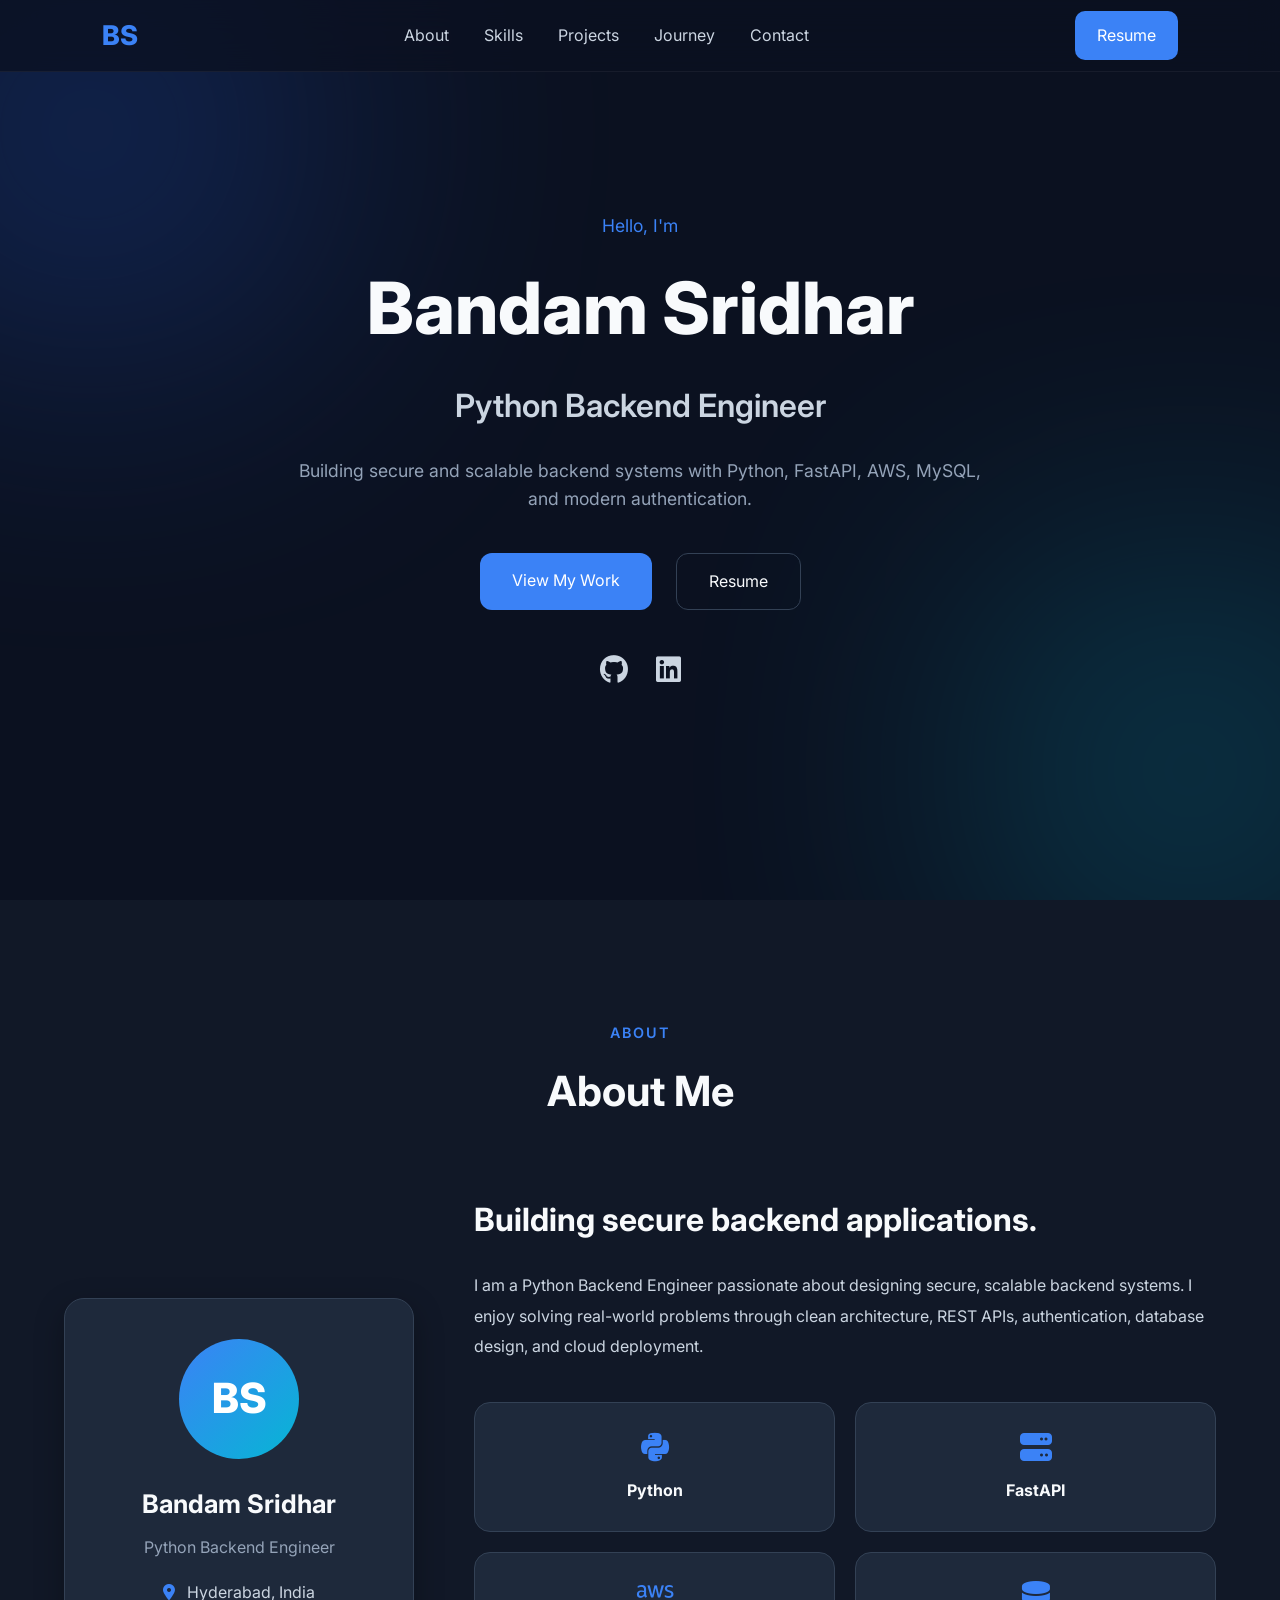
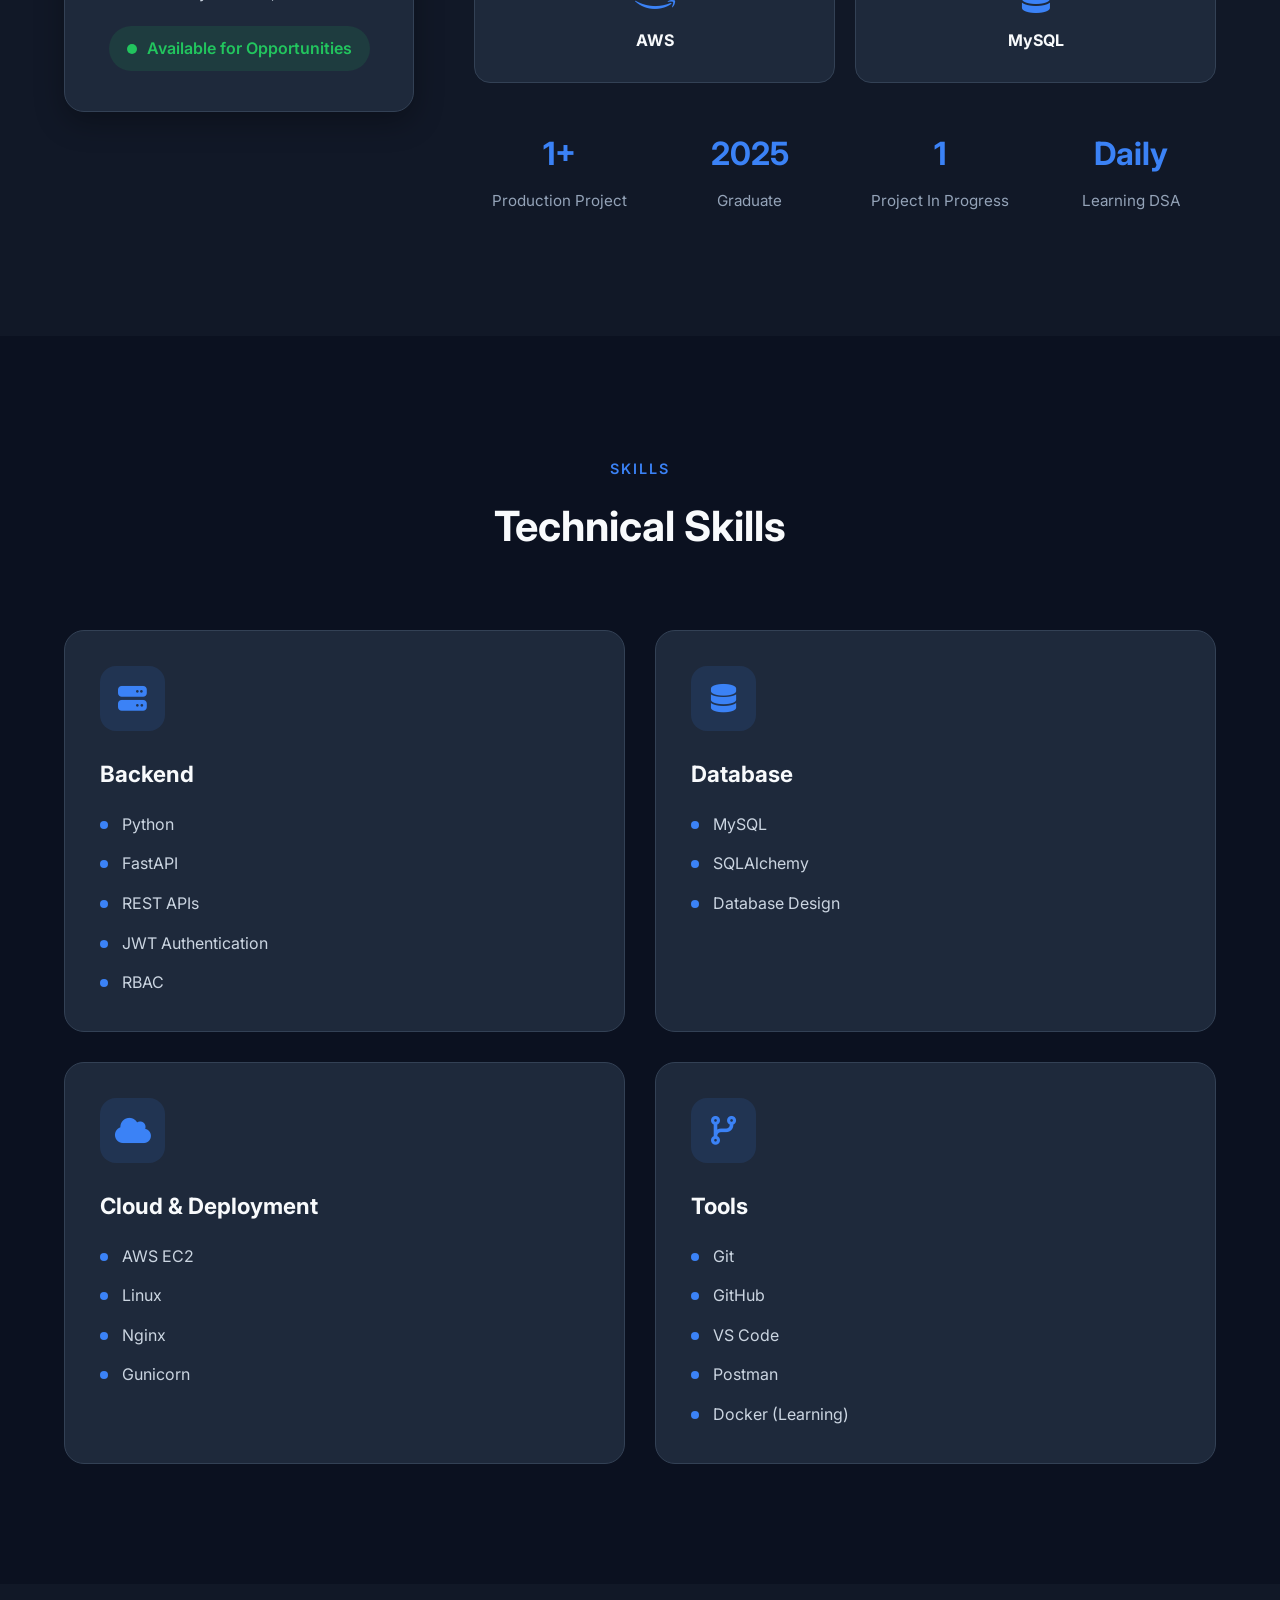
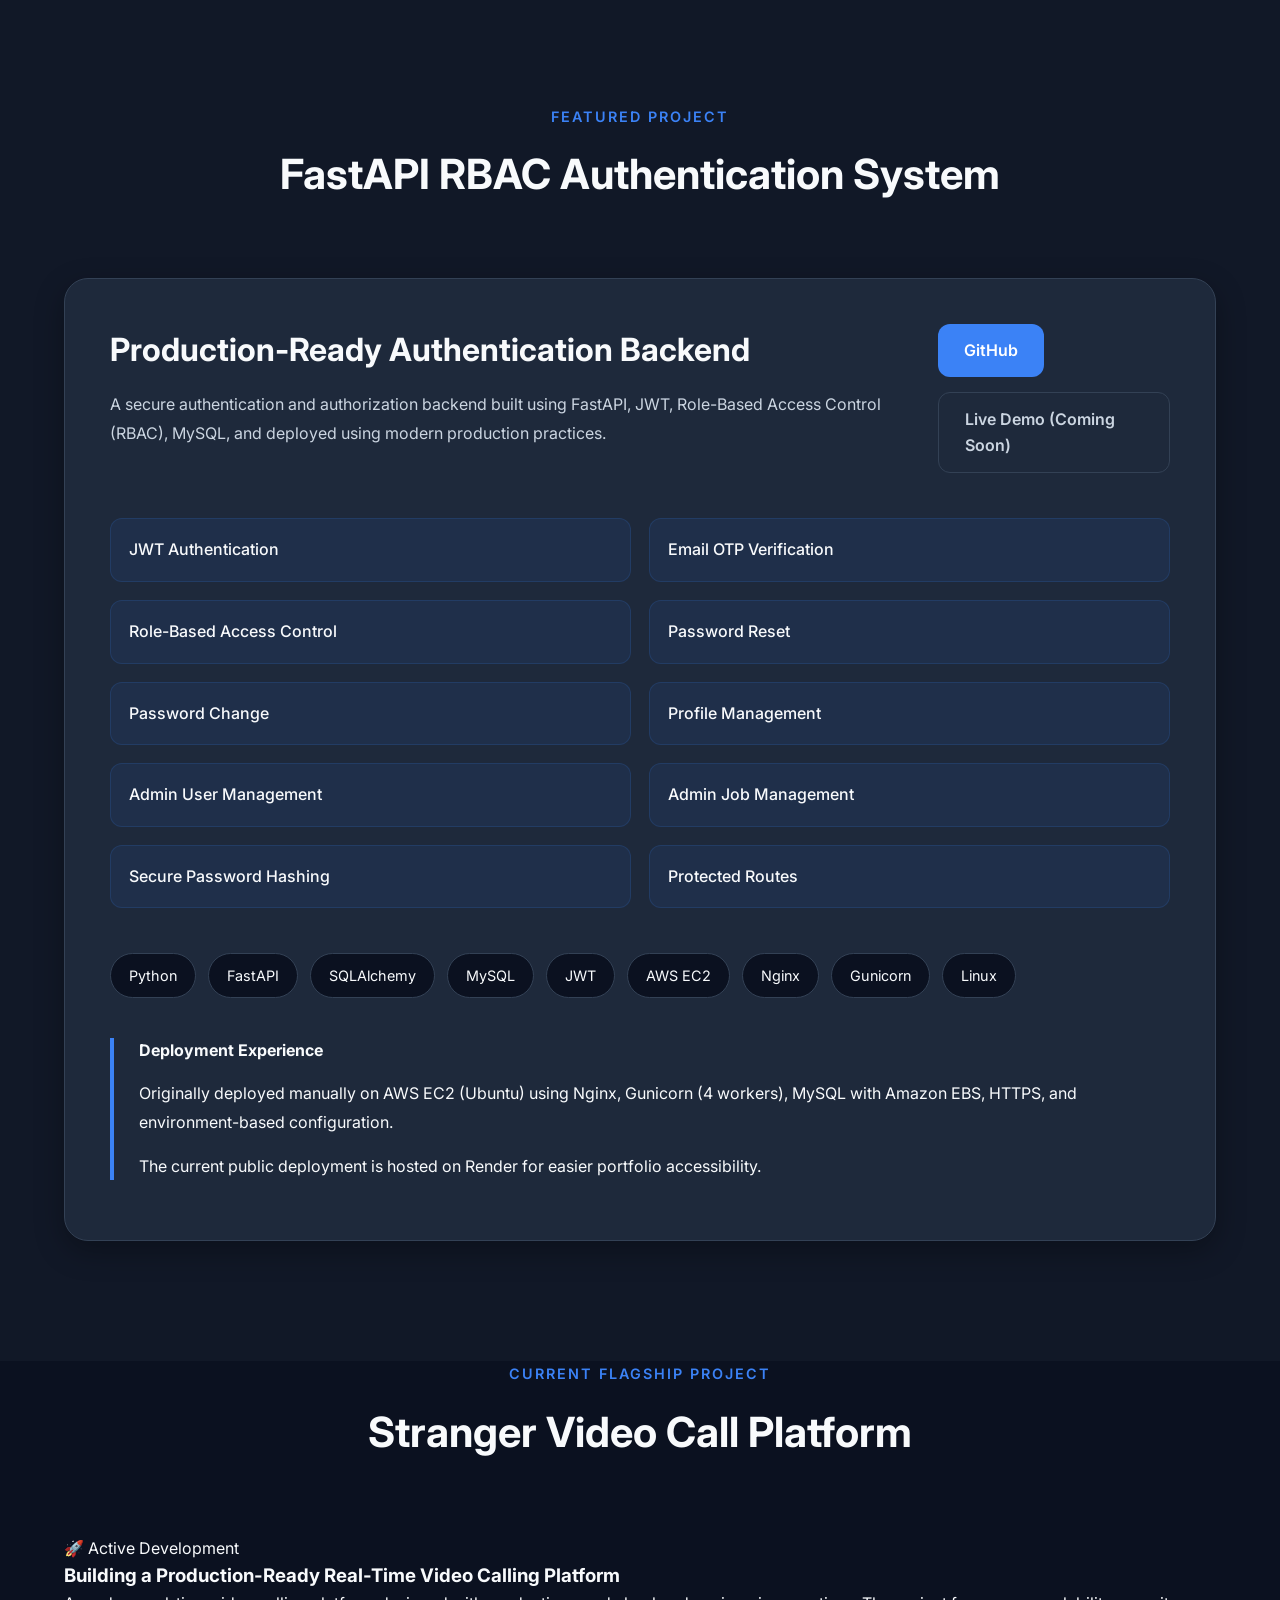
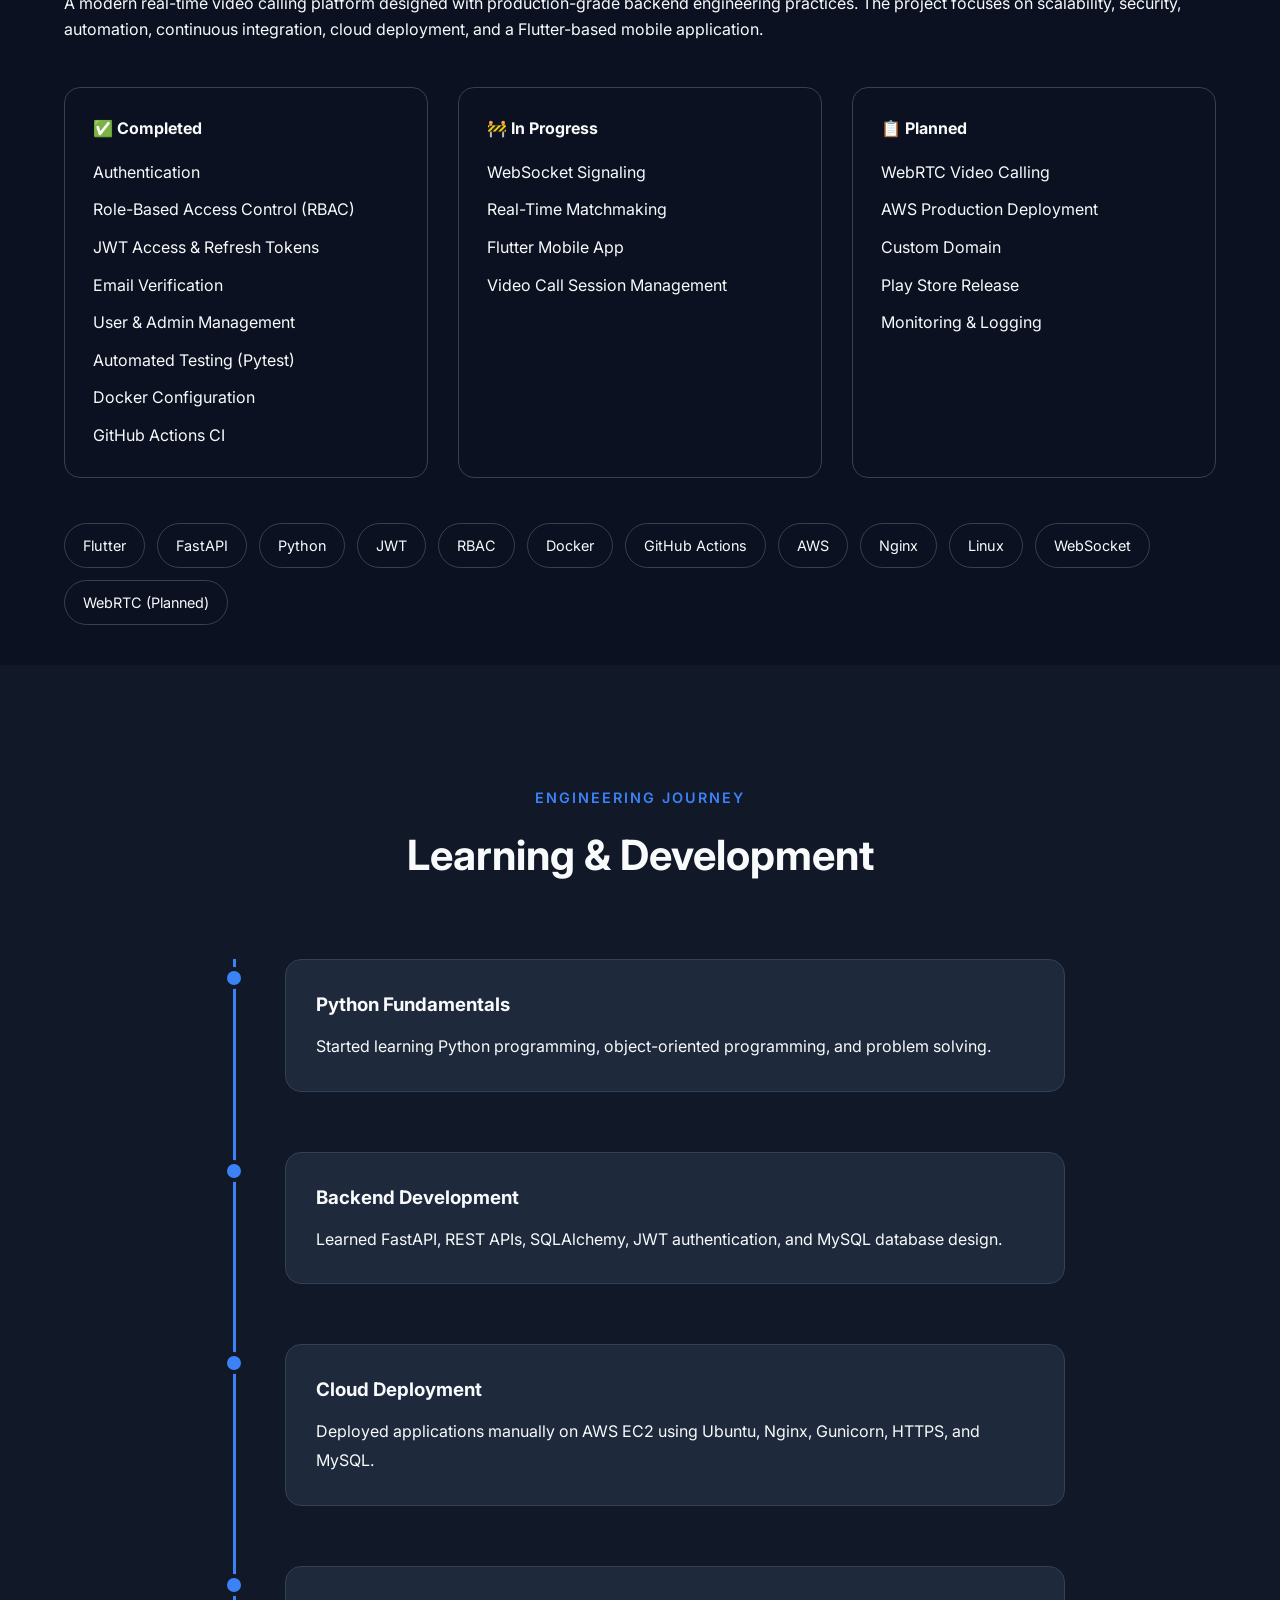
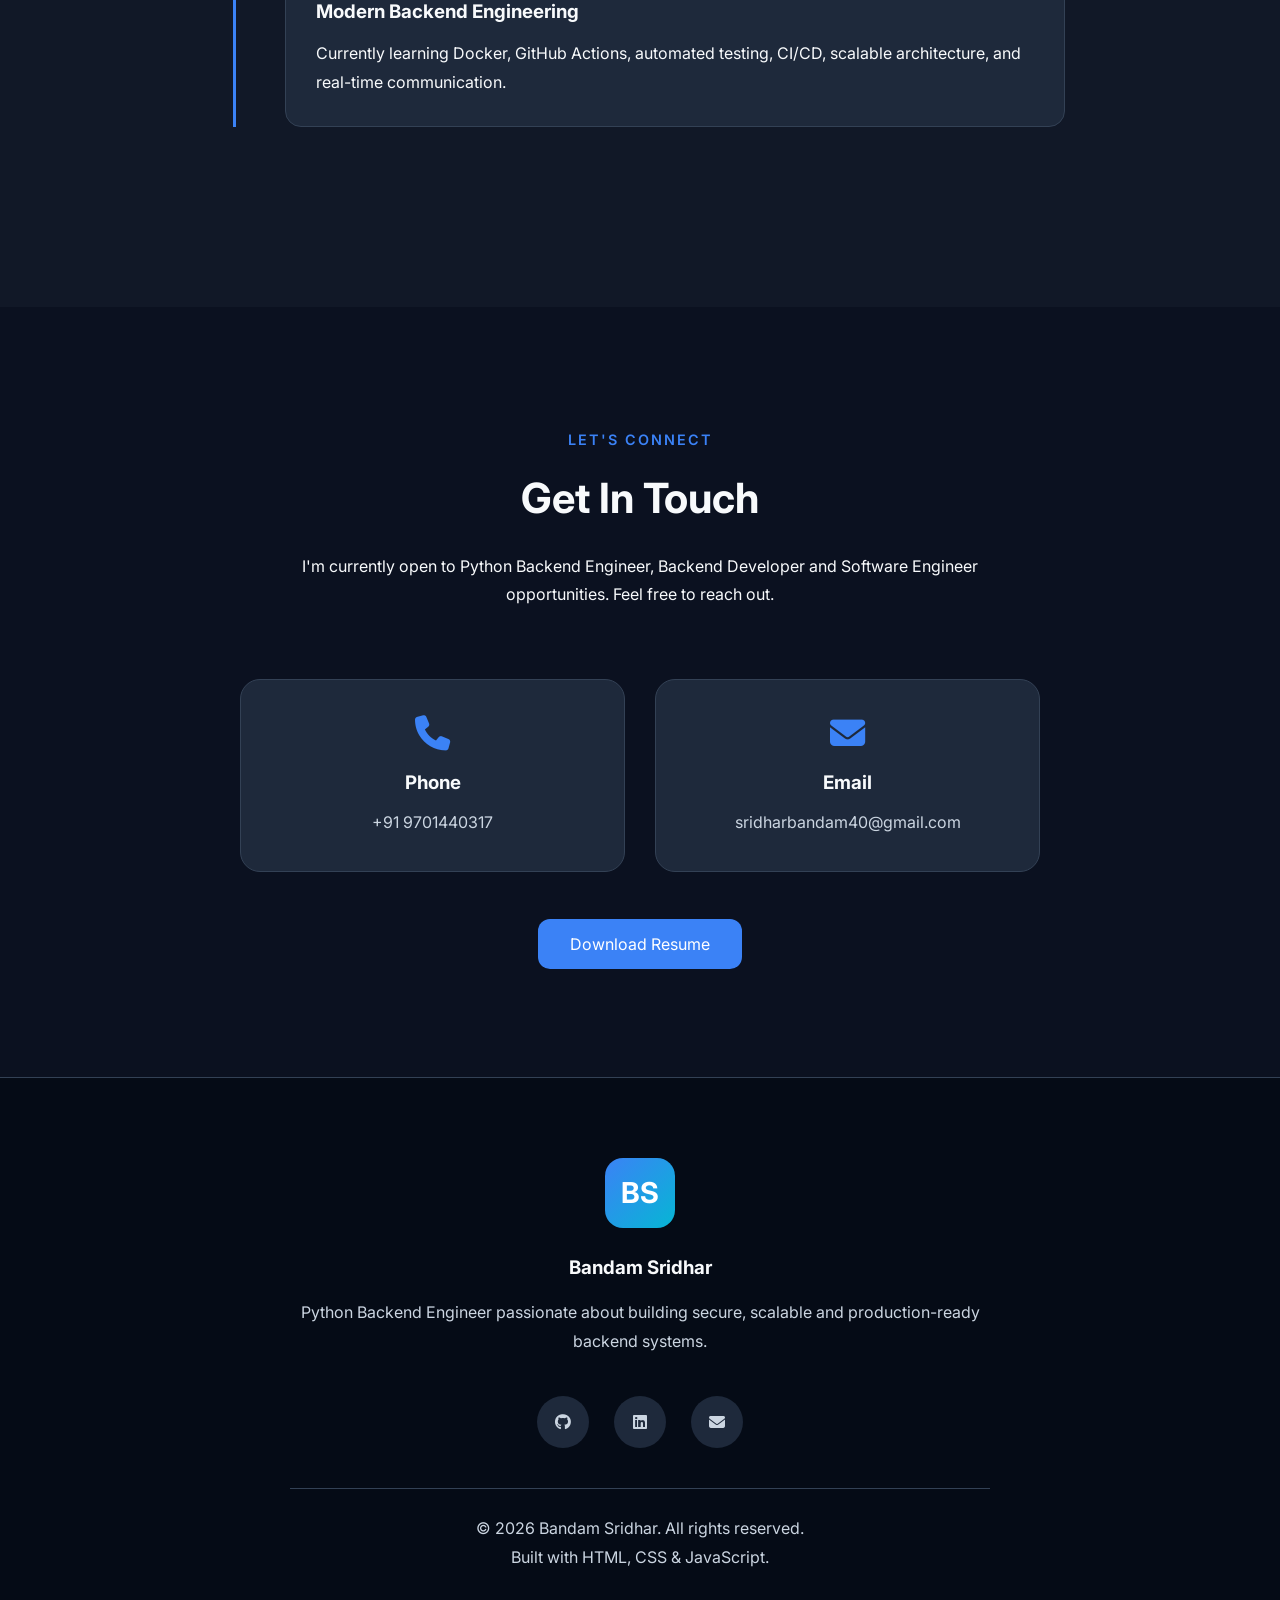
==== index.html @ d0070616 "Initial portfolio website" ====
<!DOCTYPE html>
<html lang="en">

<head>

    <!-- ========================= -->
    <!-- Basic Meta -->
    <!-- ========================= -->

    <meta charset="UTF-8">
    <meta name="viewport" content="width=device-width, initial-scale=1.0">

    <title>Bandam Sridhar | Python Backend Engineer</title>

    <meta name="description"
        content="Bandam Sridhar - Python Backend Engineer specializing in FastAPI, AWS, MySQL, REST APIs and scalable backend systems.">

    <meta name="keywords"
        content="Python, FastAPI, Backend Developer, AWS, MySQL, REST API, Bandam Sridhar">

    <meta name="author" content="Bandam Sridhar">

    <!-- ========================= -->
    <!-- Google Fonts -->
    <!-- ========================= -->

    <link rel="preconnect" href="https://fonts.googleapis.com">

    <link rel="preconnect" href="https://fonts.gstatic.com" crossorigin>

    <link href="https://fonts.googleapis.com/css2?family=Inter:wght@300;400;500;600;700;800&display=swap"
        rel="stylesheet">

    <!-- ========================= -->
    <!-- Font Awesome -->
    <!-- ========================= -->

    <link rel="stylesheet"
        href="https://cdnjs.cloudflare.com/ajax/libs/font-awesome/6.7.2/css/all.min.css">

    <!-- ========================= -->
    <!-- CSS -->
    <!-- ========================= -->

    <link rel="stylesheet" href="css/style.css">

    <link rel="stylesheet" href="css/animations.css">

    <link rel="stylesheet" href="css/responsive.css">

</head>

<body>

    <!-- ========================= -->
    <!-- Header -->
    <!-- ========================= -->

    <header>

        <nav class="navbar">

            <div class="logo">

                BS

            </div>

            <ul class="nav-links">

                <li><a href="#">About</a></li>

                <li><a href="#">Skills</a></li>

                <li><a href="#">Projects</a></li>

                <li><a href="#">Journey</a></li>

                <li><a href="#">Contact</a></li>

            </ul>

            <a href="#" class="resume-btn">

                Resume

            </a>

        </nav>

    </header>

    <!-- ========================= -->
    <!-- Hero Section -->
    <!-- ========================= -->

    <section class="hero">
        <div class="hero-bg">

            <div class="blur blur-one"></div>
        
            <div class="blur blur-two"></div>
        
        </div>

        <div class="hero-content">

            <p class="intro">

                Hello, I'm

            </p>

            <h1>

                Bandam Sridhar

            </h1>

            <h2>

                Python Backend Engineer

            </h2>

            <p class="hero-description">

                Building secure and scalable backend systems with Python, FastAPI, AWS, MySQL, and modern authentication.

            </p>

            <div class="hero-buttons">

                <a href="#" class="primary-btn">

                    View My Work

                </a>

                <a href="#" class="secondary-btn">

                    Resume

                </a>

            </div>

            <div class="social-links">

                <a href="https://github.com/Sridhar990" target="_blank">

                    <i class="fa-brands fa-github"></i>

                </a>

                <a href="https://www.linkedin.com/in/bandamsridhar" target="_blank">

                    <i class="fa-brands fa-linkedin"></i>

                </a>

            </div>

        </div>

    </section>

    <!-- =======================================
        ABOUT SECTION
======================================= -->

<section id="about" class="about">

    <div class="container">

        <div class="section-title">

            <span>ABOUT</span>

            <h2>About Me</h2>

        </div>

        <div class="about-wrapper">

            <!-- Left Card -->

            <div class="about-card">

                <div class="profile-circle">

                    BS

                </div>

                <h3>Bandam Sridhar</h3>

                <p class="role">

                    Python Backend Engineer

                </p>

                <div class="location">

                    <i class="fa-solid fa-location-dot"></i>

                    Hyderabad, India

                </div>

                <div class="status">

                    <span class="status-dot"></span>

                    Available for Opportunities

                </div>

            </div>

            <!-- Right Content -->

            <div class="about-content">

                <h3>

                    Building secure backend applications.

                </h3>

                <p>

                    I am a Python Backend Engineer passionate about designing
                    secure, scalable backend systems. I enjoy solving real-world
                    problems through clean architecture, REST APIs, authentication,
                    database design, and cloud deployment.

                </p>

                <div class="highlights">

                    <div class="highlight-card">

                        <i class="fa-brands fa-python"></i>

                        <h4>Python</h4>

                    </div>

                    <div class="highlight-card">

                        <i class="fa-solid fa-server"></i>

                        <h4>FastAPI</h4>

                    </div>

                    <div class="highlight-card">

                        <i class="fa-brands fa-aws"></i>

                        <h4>AWS</h4>

                    </div>

                    <div class="highlight-card">

                        <i class="fa-solid fa-database"></i>

                        <h4>MySQL</h4>

                    </div>

                </div>

                <div class="stats">

                    <div class="stat">

                        <h3>1+</h3>

                        <p>Production Project</p>

                    </div>

                    <div class="stat">

                        <h3>2025</h3>

                        <p>Graduate</p>

                    </div>

                    <div class="stat">

                        <h3>1</h3>

                        <p>Project In Progress</p>

                    </div>

                    <div class="stat">

                        <h3>Daily</h3>

                        <p>Learning DSA</p>

                    </div>

                </div>

            </div>

        </div>

    </div>

</section>




<!-- =======================================
        SKILLS SECTION
======================================= -->

<section id="skills" class="skills">

    <div class="container">

        <div class="section-title">

            <span>SKILLS</span>

            <h2>Technical Skills</h2>

        </div>

        <div class="skills-grid">

            <!-- Backend -->

            <div class="skill-card">

                <div class="skill-icon">
                    <i class="fa-solid fa-server"></i>
                </div>

                <h3>Backend</h3>

                <ul>

                    <li>Python</li>
                    <li>FastAPI</li>
                    <li>REST APIs</li>
                    <li>JWT Authentication</li>
                    <li>RBAC</li>

                </ul>

            </div>

            <!-- Database -->

            <div class="skill-card">

                <div class="skill-icon">
                    <i class="fa-solid fa-database"></i>
                </div>

                <h3>Database</h3>

                <ul>

                    <li>MySQL</li>
                    <li>SQLAlchemy</li>
                    <li>Database Design</li>

                </ul>

            </div>

            <!-- Cloud -->

            <div class="skill-card">

                <div class="skill-icon">
                    <i class="fa-solid fa-cloud"></i>
                </div>

                <h3>Cloud & Deployment</h3>

                <ul>

                    <li>AWS EC2</li>
                    <li>Linux</li>
                    <li>Nginx</li>
                    <li>Gunicorn</li>

                </ul>

            </div>

            <!-- Tools -->

            <div class="skill-card">

                <div class="skill-icon">
                    <i class="fa-solid fa-code-branch"></i>
                </div>

                <h3>Tools</h3>

                <ul>

                    <li>Git</li>
                    <li>GitHub</li>
                    <li>VS Code</li>
                    <li>Postman</li>
                    <li>Docker (Learning)</li>

                </ul>

            </div>

        </div>

    </div>

</section>


<!-- =======================================
        FEATURED PROJECT
======================================= -->

<section id="projects" class="projects">

    <div class="container">

        <div class="section-title">

            <span>FEATURED PROJECT</span>

            <h2>FastAPI RBAC Authentication System</h2>

        </div>

        <div class="project-card">

            <div class="project-header">

                <div>

                    <h3>Production-Ready Authentication Backend</h3>

                    <p>
                        A secure authentication and authorization backend built
                        using FastAPI, JWT, Role-Based Access Control (RBAC),
                        MySQL, and deployed using modern production practices.
                    </p>

                </div>

                <div class="project-buttons">

                    <a href="YOUR_GITHUB_BACKEND_REPO"
                       target="_blank"
                       class="project-btn primary">

                        GitHub

                    </a>

                    <a href="#"
                       class="project-btn secondary">

                        Live Demo (Coming Soon)

                    </a>

                </div>

            </div>

            <div class="project-features">

                <div class="feature">JWT Authentication</div>

                <div class="feature">Email OTP Verification</div>

                <div class="feature">Role-Based Access Control</div>

                <div class="feature">Password Reset</div>

                <div class="feature">Password Change</div>

                <div class="feature">Profile Management</div>

                <div class="feature">Admin User Management</div>

                <div class="feature">Admin Job Management</div>

                <div class="feature">Secure Password Hashing</div>

                <div class="feature">Protected Routes</div>

            </div>

            <div class="tech-stack">

                <span>Python</span>

                <span>FastAPI</span>

                <span>SQLAlchemy</span>

                <span>MySQL</span>

                <span>JWT</span>

                <span>AWS EC2</span>

                <span>Nginx</span>

                <span>Gunicorn</span>

                <span>Linux</span>

            </div>

            <div class="deployment-box">

                <h4>Deployment Experience</h4>

                <p>

                    Originally deployed manually on AWS EC2 (Ubuntu) using
                    Nginx, Gunicorn (4 workers), MySQL with Amazon EBS,
                    HTTPS, and environment-based configuration.

                </p>

                <p>

                    The current public deployment is hosted on Render
                    for easier portfolio accessibility.

                </p>

            </div>

        </div>

    </div>

</section>



<!-- =======================================
        CURRENT FLAGSHIP PROJECT
======================================= -->

<section class="current-project" id="current-project">

    <div class="container">

        <div class="section-title">

            <span>CURRENT FLAGSHIP PROJECT</span>

            <h2>Stranger Video Call Platform</h2>

        </div>

        <div class="current-card">

            <div class="status-badge">

                🚀 Active Development

            </div>

            <h3>

                Building a Production-Ready Real-Time Video Calling Platform

            </h3>

            <p>

                A modern real-time video calling platform designed with production-grade
                backend engineering practices. The project focuses on scalability,
                security, automation, continuous integration, cloud deployment,
                and a Flutter-based mobile application.

            </p>

            <div class="progress-grid">

                <div class="progress-column">

                    <h4>✅ Completed</h4>

                    <ul>

                        <li>Authentication</li>

                        <li>Role-Based Access Control (RBAC)</li>

                        <li>JWT Access & Refresh Tokens</li>

                        <li>Email Verification</li>

                        <li>User & Admin Management</li>

                        <li>Automated Testing (Pytest)</li>

                        <li>Docker Configuration</li>

                        <li>GitHub Actions CI</li>

                    </ul>

                </div>

                <div class="progress-column">

                    <h4>🚧 In Progress</h4>

                    <ul>

                        <li>WebSocket Signaling</li>

                        <li>Real-Time Matchmaking</li>

                        <li>Flutter Mobile App</li>

                        <li>Video Call Session Management</li>

                    </ul>

                </div>

                <div class="progress-column">

                    <h4>📋 Planned</h4>

                    <ul>

                        <li>WebRTC Video Calling</li>

                        <li>AWS Production Deployment</li>

                        <li>Custom Domain</li>

                        <li>Play Store Release</li>

                        <li>Monitoring & Logging</li>

                    </ul>

                </div>

            </div>

            <div class="tech-stack">

                <span>Flutter</span>

                <span>FastAPI</span>

                <span>Python</span>

                <span>JWT</span>

                <span>RBAC</span>

                <span>Docker</span>

                <span>GitHub Actions</span>

                <span>AWS</span>

                <span>Nginx</span>

                <span>Linux</span>

                <span>WebSocket</span>

                <span>WebRTC (Planned)</span>

            </div>

        </div>

    </div>

</section>




<!-- =======================================
        ENGINEERING JOURNEY
======================================= -->

<section id="journey" class="journey">

    <div class="container">

        <div class="section-title">

            <span>ENGINEERING JOURNEY</span>

            <h2>Learning & Development</h2>

        </div>

        <div class="timeline">

            <div class="timeline-item">

                <div class="timeline-dot"></div>

                <div class="timeline-content">

                    <h3>Python Fundamentals</h3>

                    <p>
                        Started learning Python programming, object-oriented programming,
                        and problem solving.
                    </p>

                </div>

            </div>

            <div class="timeline-item">

                <div class="timeline-dot"></div>

                <div class="timeline-content">

                    <h3>Backend Development</h3>

                    <p>
                        Learned FastAPI, REST APIs, SQLAlchemy, JWT authentication,
                        and MySQL database design.
                    </p>

                </div>

            </div>

            <div class="timeline-item">

                <div class="timeline-dot"></div>

                <div class="timeline-content">

                    <h3>Cloud Deployment</h3>

                    <p>
                        Deployed applications manually on AWS EC2 using Ubuntu,
                        Nginx, Gunicorn, HTTPS, and MySQL.
                    </p>

                </div>

            </div>

            <div class="timeline-item">

                <div class="timeline-dot"></div>

                <div class="timeline-content">

                    <h3>Modern Backend Engineering</h3>

                    <p>
                        Currently learning Docker, GitHub Actions, automated testing,
                        CI/CD, scalable architecture, and real-time communication.
                    </p>

                </div>

            </div>

        </div>

    </div>

</section>


<!-- =======================================
        CONTACT
======================================= -->

<section id="contact" class="contact">

    <div class="container">

        <div class="section-title">

            <span>LET'S CONNECT</span>

            <h2>Get In Touch</h2>

            <p class="contact-intro">

                I'm currently open to Python Backend Engineer,
                Backend Developer and Software Engineer opportunities.
                Feel free to reach out.

            </p>

        </div>

        <div class="contact-grid">

            <a href="tel:+919701440317" class="contact-card">

                <i class="fa-solid fa-phone"></i>

                <h3>Phone</h3>

                <p>+91 9701440317</p>

            </a>

            <a href="mailto:sridharbandam40@gmail.com" class="contact-card">

                <i class="fa-solid fa-envelope"></i>

                <h3>Email</h3>

                <p>sridharbandam40@gmail.com</p>

            </a>

        </div>

        <div class="resume-center">

            <a href="assets/resume/Bandam_Sridhar_Resume.pdf"
               download
               class="primary-btn">

                Download Resume

            </a>

        </div>

    </div>

</section>



<!-- =======================================
        FOOTER
======================================= -->

<footer class="footer">

    <div class="container">

        <div class="footer-content">

            <div class="footer-logo">

                BS

            </div>

            <h3>Bandam Sridhar</h3>

            <p>

                Python Backend Engineer passionate about building
                secure, scalable and production-ready backend systems.

            </p>

            <div class="footer-social">

                <a href="https://github.com/Sridhar990"
                   target="_blank"
                   aria-label="GitHub">

                    <i class="fa-brands fa-github"></i>

                </a>

                <a href="https://www.linkedin.com/in/bandamsridhar"
                   target="_blank"
                   aria-label="LinkedIn">

                    <i class="fa-brands fa-linkedin"></i>

                </a>

                <a href="mailto:sridharbandam40@gmail.com"
                   aria-label="Email">

                    <i class="fa-solid fa-envelope"></i>

                </a>

            </div>

            <div class="footer-bottom">

                <p>

                    © 2026 Bandam Sridhar. All rights reserved.

                </p>

                <p>

                    Built with HTML, CSS & JavaScript.

                </p>

            </div>

        </div>

    </div>

</footer>


    <!-- ========================= -->
    <!-- JavaScript -->
    <!-- ========================= -->

    <script src="js/main.js"></script>

    <script src="js/typing.js"></script>

    <script src="js/animations.js"></script>

</body>

</html>
---- css/style.css ----
/* ==========================================================
   GOOGLE FONT
========================================================== */

@import url('https://fonts.googleapis.com/css2?family=Inter:wght@300;400;500;600;700;800;900&display=swap');

/* ==========================================================
   ROOT VARIABLES
========================================================== */

:root{

    --bg-color:#0B1120;
    --section-color:#111827;
    --card-color:#1E293B;

    --primary:#3B82F6;
    --primary-hover:#2563EB;

    --accent:#06B6D4;

    --white:#F8FAFC;
    --text:#CBD5E1;
    --muted:#94A3B8;

    --border:#334155;

    --shadow:
    0 10px 30px rgba(0,0,0,.30);

    --radius:14px;

    --transition:.35s ease;

    --container:1200px;

}

/* ==========================================================
   RESET
========================================================== */

*{
    margin:0;
    padding:0;
    box-sizing:border-box;
}

html{
    scroll-behavior:smooth;
}

body{

    font-family:'Inter',sans-serif;

    background:var(--bg-color);

    color:var(--white);

    line-height:1.6;

}

a{

    text-decoration:none;

    color:inherit;

}

ul{

    list-style:none;

}

img{

    max-width:100%;

    display:block;

}

/* ==========================================================
   CONTAINER
========================================================== */

.container{

    width:90%;

    max-width:var(--container);

    margin:auto;

}

/* ==========================================================
   NAVBAR
========================================================== */

.navbar{

    position:fixed;

    top:0;

    width:100%;

    height:72px;

    display:flex;

    justify-content:space-between;

    align-items:center;

    padding:0 8%;

    backdrop-filter:blur(16px);

    background:rgba(11,17,32,.75);

    border-bottom:1px solid rgba(255,255,255,.05);

    z-index:1000;

}

.logo{

    font-size:1.7rem;

    font-weight:800;

    color:var(--primary);
}

.logo .tag {
    color: var(--primary);
}


.nav-links{

    display:flex;

    gap:35px;

}

.nav-links a{

    color:var(--text);

    transition:var(--transition);

}

.nav-links a:hover{

    color:var(--primary);

}

.resume-btn{

    background:var(--primary);

    color:white;

    padding:12px 22px;

    border-radius:10px;

    transition:var(--transition);

}

.resume-btn:hover{

    background:var(--primary-hover);

}

/* ==========================================================
   HERO
========================================================== */

.hero{

    min-height:100vh;

    display:flex;

    justify-content:center;

    align-items:center;

    text-align:center;

    padding:120px 20px;

}

.hero-content{

    max-width:950px;

}

.intro{

    color:var(--primary);

    font-size:1.1rem;

    margin-bottom:10px;

}

.hero h1{

    font-size:4.5rem;

    font-weight:800;

    margin-bottom:15px;

}

.hero h2{

    color:var(--text);

    font-size:2rem;

    font-weight:600;

    margin-bottom:25px;

}

.hero-description{

    color:var(--muted);

    font-size:1.1rem;

    max-width:700px;

    margin:auto;

}

/*==========================================================

HERO BACKGROUND

==========================================================*/

.hero{

    position:relative;

    overflow:hidden;

}

.hero-bg{

    position:absolute;

    inset:0;

    z-index:-1;

}

.blur{

    position:absolute;

    border-radius:50%;

    filter:blur(140px);

    opacity:.35;

}

.blur-one{

    width:420px;

    height:420px;

    background:#2563EB;

    top:-80px;

    left:-120px;

}

.blur-two{

    width:380px;

    height:380px;

    background:#06B6D4;

    right:-100px;

    bottom:-60px;

}

/* ==========================================================
   BUTTONS
========================================================== */

.hero-buttons{

    margin-top:40px;

    display:flex;

    justify-content:center;

    gap:24px;

}

.primary-btn{

    background:var(--primary);

    color:white;

    padding:15px 32px;

    border-radius:12px;

    transition:var(--transition);

}

.primary-btn:hover{

    background:var(--primary-hover);

    transform:translateY(-3px);

}

.secondary-btn{

    border:1px solid var(--border);

    padding:15px 32px;

    border-radius:12px;

    transition:var(--transition);

}

.secondary-btn:hover{

    border-color:var(--primary);

    color:var(--primary);

}

/* ==========================================================
   SOCIAL ICONS
========================================================== */

.social-links{

    display:flex;

    justify-content:center;

    gap:28px;

    margin-top:45px;

}

.social-links i{

    font-size:1.8rem;

    color:var(--text);

    transition:var(--transition);

}

.social-links i:hover{

    color:var(--primary);

    transform:translateY(-5px);

}



/*==========================================================
                    ABOUT SECTION
==========================================================*/

.about{

    padding:120px 0;

    background:var(--section-color);

}

.section-title{

    text-align:center;

    margin-bottom:70px;

}

.section-title span{

    color:var(--primary);

    font-size:.9rem;

    font-weight:600;

    letter-spacing:2px;

}

.section-title h2{

    margin-top:12px;

    font-size:2.6rem;

}

.about-wrapper{

    display:grid;

    grid-template-columns:350px 1fr;

    gap:60px;

    align-items:center;

}

.about-card{

    background:var(--card-color);

    border:1px solid var(--border);

    border-radius:20px;

    padding:40px 30px;

    text-align:center;

    box-shadow:var(--shadow);

}

.profile-circle{

    width:120px;

    height:120px;

    margin:auto;

    border-radius:50%;

    background:linear-gradient(135deg,var(--primary),var(--accent));

    display:flex;

    justify-content:center;

    align-items:center;

    font-size:2.6rem;

    font-weight:800;

    color:#fff;

    margin-bottom:25px;

}

.about-card h3{

    font-size:1.6rem;

    margin-bottom:10px;

}

.role{

    color:var(--muted);

    margin-bottom:20px;

}

.location{

    color:var(--text);

    margin-bottom:20px;

}

.location i{

    color:var(--primary);

    margin-right:8px;

}

.status{

    display:inline-flex;

    align-items:center;

    gap:10px;

    padding:10px 18px;

    border-radius:50px;

    background:rgba(34,197,94,.12);

    color:#22C55E;

    font-weight:600;

}

.status-dot{

    width:10px;

    height:10px;

    border-radius:50%;

    background:#22C55E;

}

.about-content h3{

    font-size:2rem;

    margin-bottom:25px;

}

.about-content p{

    color:var(--text);

    line-height:1.9;

    margin-bottom:40px;

}

.highlights{

    display:grid;

    grid-template-columns:repeat(2,1fr);

    gap:20px;

    margin-bottom:45px;

}

.highlight-card{

    background:var(--card-color);

    border:1px solid var(--border);

    border-radius:16px;

    padding:28px;

    text-align:center;

    transition:.3s;

}

.highlight-card:hover{

    transform:translateY(-8px);

    border-color:var(--primary);

}

.highlight-card i{

    font-size:2rem;

    color:var(--primary);

    margin-bottom:15px;

}

.stats{

    display:grid;

    grid-template-columns:repeat(4,1fr);

    gap:20px;

}

.stat{

    text-align:center;

}

.stat h3{

    font-size:2rem;

    color:var(--primary);

    margin-bottom:8px;

}

.stat p{

    margin:0;

    color:var(--muted);

    font-size:.95rem;

}




/*==========================================================
                    SKILLS
==========================================================*/

.skills{

    padding:120px 0;

    background:var(--bg-color);

}

.skills-grid{

    display:grid;

    grid-template-columns:repeat(2,1fr);

    gap:30px;

}

.skill-card{

    background:var(--card-color);

    border:1px solid var(--border);

    border-radius:20px;

    padding:35px;

    transition:.35s;

}

.skill-card:hover{

    transform:translateY(-8px);

    border-color:var(--primary);

    box-shadow:var(--shadow);

}

.skill-icon{

    width:65px;

    height:65px;

    border-radius:16px;

    background:rgba(59,130,246,.12);

    display:flex;

    align-items:center;

    justify-content:center;

    margin-bottom:25px;

}

.skill-icon i{

    color:var(--primary);

    font-size:1.8rem;

}

.skill-card h3{

    margin-bottom:20px;

    font-size:1.4rem;

}

.skill-card ul{

    display:flex;

    flex-direction:column;

    gap:14px;

}

.skill-card li{

    color:var(--text);

    position:relative;

    padding-left:22px;

}

.skill-card li::before{

    content:"";

    width:8px;

    height:8px;

    border-radius:50%;

    background:var(--primary);

    position:absolute;

    left:0;

    top:9px;

}



/*==========================================================
                    PROJECTS
==========================================================*/

.projects{

    padding:120px 0;

    background:var(--section-color);

}

.project-card{

    background:var(--card-color);

    border:1px solid var(--border);

    border-radius:24px;

    padding:45px;

    box-shadow:var(--shadow);

}

.project-header{

    display:flex;

    justify-content:space-between;

    gap:40px;

    align-items:flex-start;

    margin-bottom:40px;

}

.project-header h3{

    font-size:2rem;

    margin-bottom:15px;

}

.project-header p{

    line-height:1.8;

    color:var(--text);

}

.project-buttons{

    display:flex;

    gap:15px;

    flex-wrap:wrap;

}

.project-btn{

    padding:14px 26px;

    border-radius:12px;

    text-decoration:none;

    font-weight:600;

    transition:.3s;

}

.project-btn.primary{

    background:var(--primary);

    color:#fff;

}

.project-btn.secondary{

    border:1px solid var(--border);

    color:var(--text);

}

.project-btn:hover{

    transform:translateY(-3px);

}

.project-features{

    display:grid;

    grid-template-columns:repeat(2,1fr);

    gap:18px;

    margin:45px 0;

}

.feature{

    background:rgba(59,130,246,.08);

    border:1px solid rgba(59,130,246,.15);

    border-radius:12px;

    padding:18px;

    font-weight:500;

}

.tech-stack{

    display:flex;

    flex-wrap:wrap;

    gap:12px;

    margin-bottom:40px;

}

.tech-stack span{

    padding:10px 18px;

    background:var(--bg-color);

    border-radius:999px;

    border:1px solid var(--border);

    font-size:.9rem;

}

.deployment-box{

    border-left:4px solid var(--primary);

    padding-left:25px;

}

.deployment-box h4{

    margin-bottom:15px;

}

.deployment-box p{

    line-height:1.8;

    margin-bottom:15px;

}


/*==========================================================
        CURRENT FLAGSHIP PROJECT
==========================================================*/

.progress-grid{

    display:grid;

    grid-template-columns:repeat(3,1fr);

    gap:30px;

    margin:45px 0;

}

.progress-column{

    background:var(--bg-color);

    border:1px solid var(--border);

    border-radius:16px;

    padding:28px;

}

.progress-column h4{

    margin-bottom:18px;

}

.progress-column ul{

    display:flex;

    flex-direction:column;

    gap:12px;

}

.progress-column li{

    line-height:1.6;

}


/*==========================================================
                    JOURNEY
==========================================================*/

.journey{

    padding:120px 0;

    background:var(--section-color);

}

.timeline{

    position:relative;

    max-width:850px;

    margin:auto;

}

.timeline::before{

    content:"";

    position:absolute;

    left:18px;

    top:0;

    width:3px;

    height:100%;

    background:var(--primary);

}

.timeline-item{

    position:relative;

    padding-left:70px;

    margin-bottom:60px;

}

.timeline-dot{

    position:absolute;

    left:8px;

    top:8px;

    width:22px;

    height:22px;

    border-radius:50%;

    background:var(--primary);

    border:4px solid var(--section-color);

}

.timeline-content{

    background:var(--card-color);

    border:1px solid var(--border);

    border-radius:16px;

    padding:30px;

}

.timeline-content h3{

    margin-bottom:12px;

}

.timeline-content p{

    line-height:1.8;

}


/*==========================================================
                    CONTACT
==========================================================*/

.contact{

    padding:120px 0;

    background:var(--bg-color);

}

.contact-intro{

    max-width:700px;

    margin:20px auto 0;

    text-align:center;

    line-height:1.8;

}

.contact-grid{

    display:grid;

    grid-template-columns:repeat(auto-fit,minmax(320px,1fr));

    gap:30px;

    max-width:800px;

    margin:60px auto 0;

}

.contact-card{

    background:var(--card-color);

    border:1px solid var(--border);

    border-radius:20px;

    padding:35px;

    text-align:center;

    text-decoration:none;

    color:inherit;

    transition:.3s;

}

.contact-card:hover{

    transform:translateY(-8px);

    border-color:var(--primary);

}

.contact-card i{

    font-size:2.2rem;

    color:var(--primary);

    margin-bottom:18px;

}

.contact-card h3{

    margin-bottom:12px;

}

.contact-card p{

    color:var(--text);

    word-break:break-word;

}

.resume-center{

    text-align:center;

    margin-top:60px;

}


/*==========================================================
                    FOOTER
==========================================================*/

.footer{

    padding:80px 0 40px;

    background:#050B16;

    border-top:1px solid var(--border);

}

.footer-content{

    max-width:700px;

    margin:auto;

    text-align:center;

}

.footer-logo{

    width:70px;

    height:70px;

    margin:auto;

    border-radius:18px;

    background:linear-gradient(135deg,var(--primary),var(--accent));

    display:flex;

    justify-content:center;

    align-items:center;

    font-size:1.8rem;

    font-weight:700;

    color:#fff;

    margin-bottom:25px;

}

.footer-content h3{

    margin-bottom:15px;

}

.footer-content p{

    line-height:1.8;

    color:var(--text);

}

.footer-social{

    display:flex;

    justify-content:center;

    gap:25px;

    margin:40px 0;

}

.footer-social a{

    width:52px;

    height:52px;

    display:flex;

    justify-content:center;

    align-items:center;

    border-radius:50%;

    background:var(--card-color);

    color:var(--text);

    transition:.3s;

}

.footer-social a:hover{

    background:var(--primary);

    color:#fff;

    transform:translateY(-5px);

}

.footer-bottom{

    margin-top:30px;

    border-top:1px solid var(--border);

    padding-top:25px;

}
---- css/animations.css ----
.blur-one{

    animation:floatOne 10s ease-in-out infinite;

}

.blur-two{

    animation:floatTwo 14s ease-in-out infinite;

}

@keyframes floatOne{

    0%{

        transform:translate(0,0);

    }

    50%{

        transform:translate(80px,40px);

    }

    100%{

        transform:translate(0,0);

    }

}

@keyframes floatTwo{

    0%{

        transform:translate(0,0);

    }

    50%{

        transform:translate(-60px,-40px);

    }

    100%{

        transform:translate(0,0);

    }

}
---- css/responsive.css ----
@media (max-width:900px){

    .about-wrapper{

        grid-template-columns:1fr;

    }

    .stats{

        grid-template-columns:repeat(2,1fr);

    }

}

@media (max-width:600px){

    .highlights{

        grid-template-columns:1fr;

    }

    .stats{

        grid-template-columns:1fr;

    }

}


@media(max-width:900px){

    .skills-grid{

        grid-template-columns:1fr;

    }

}



@media(max-width:900px){

    .project-header{

        flex-direction:column;

    }

    .project-features{

        grid-template-columns:1fr;

    }

}


@media(max-width:900px){

    .progress-grid{
    
    grid-template-columns:1fr;
    
    }
    
    }



@media(max-width:900px){

    .contact-grid{
        
    grid-template-columns:1fr;
        
    }
        
    }
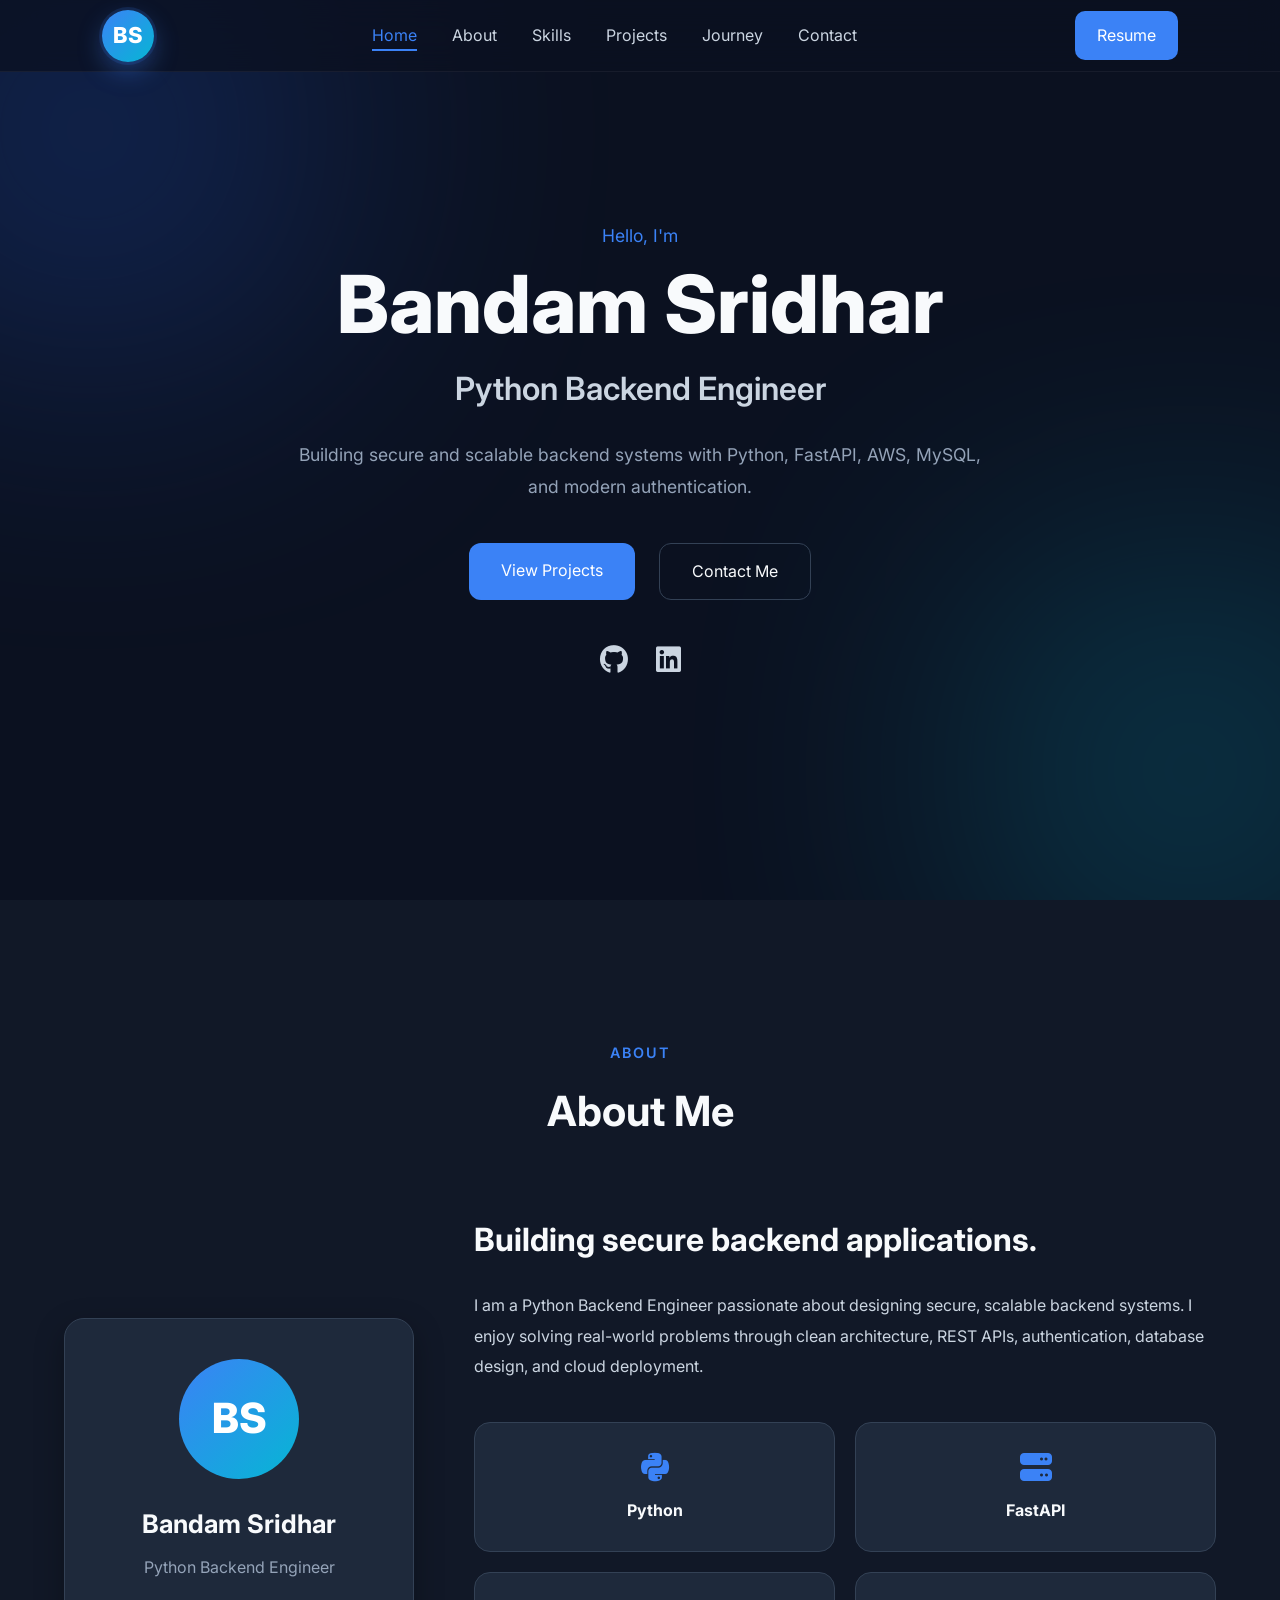
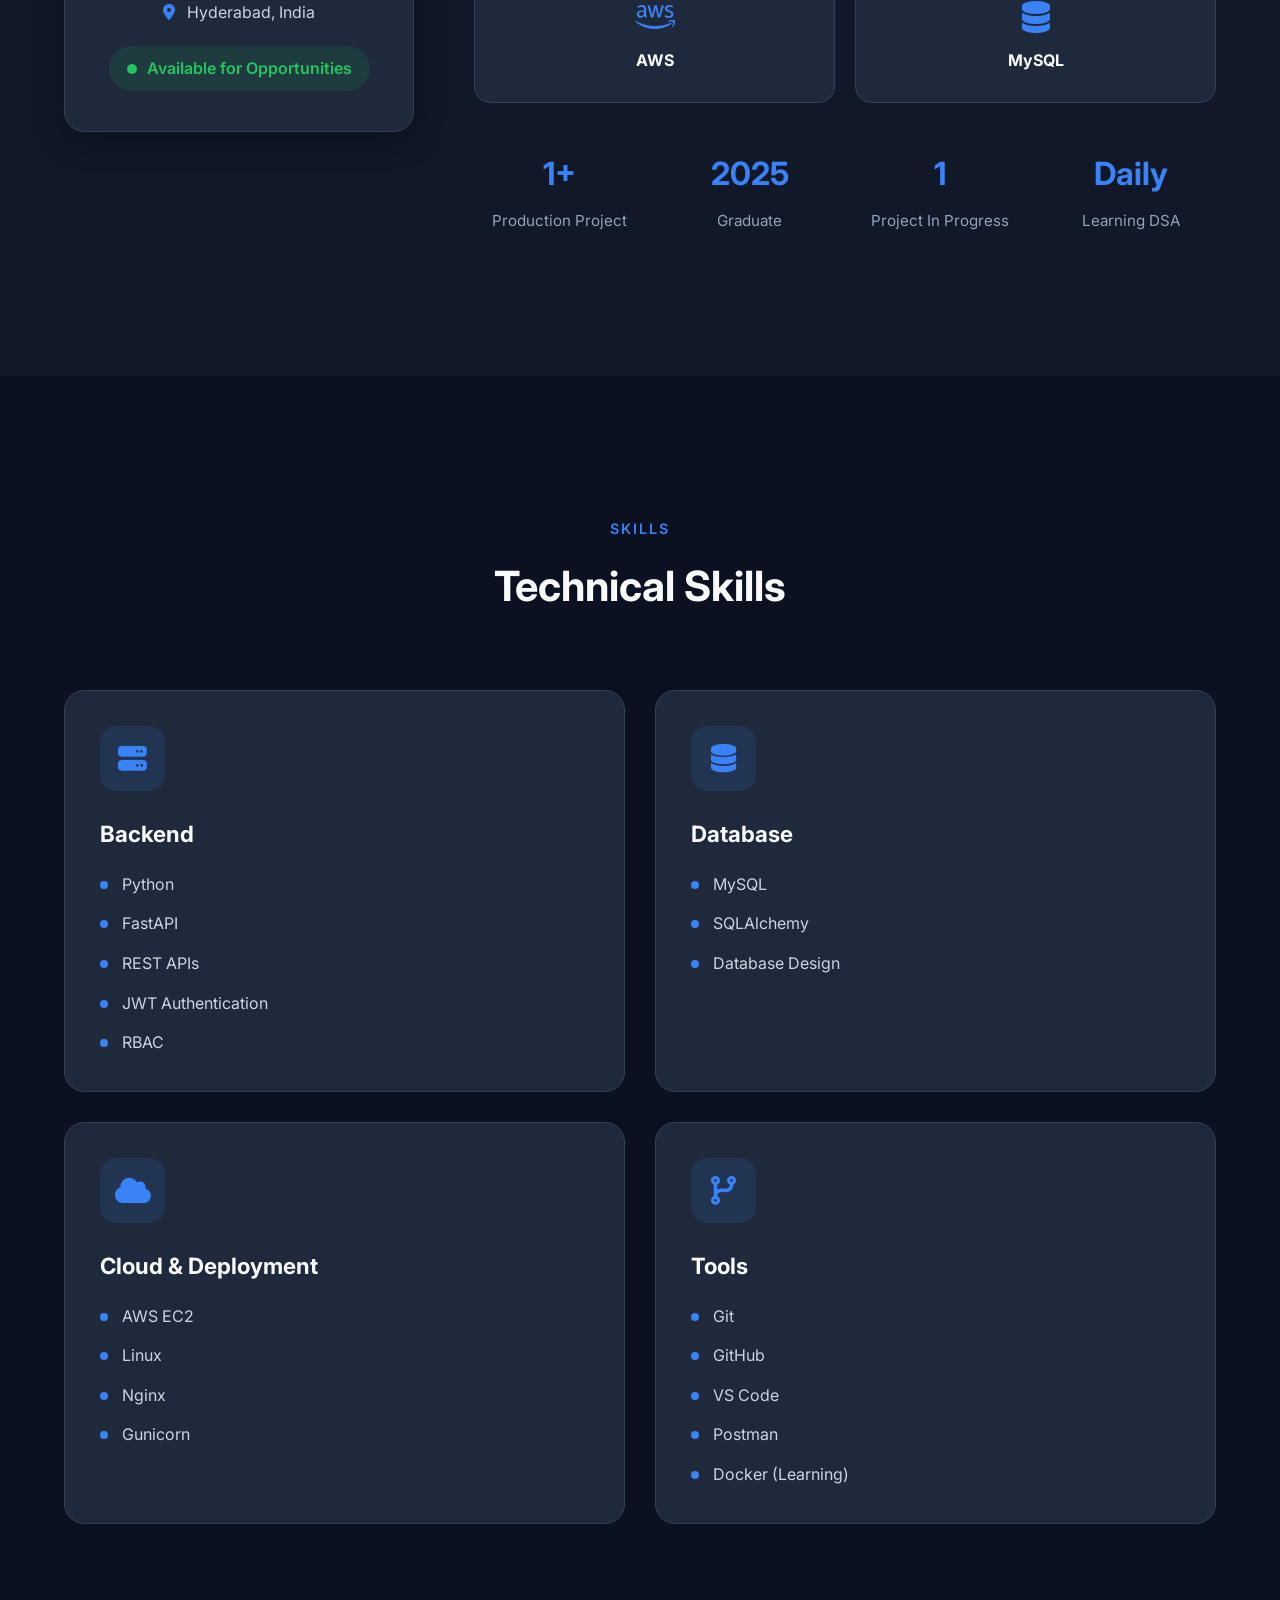
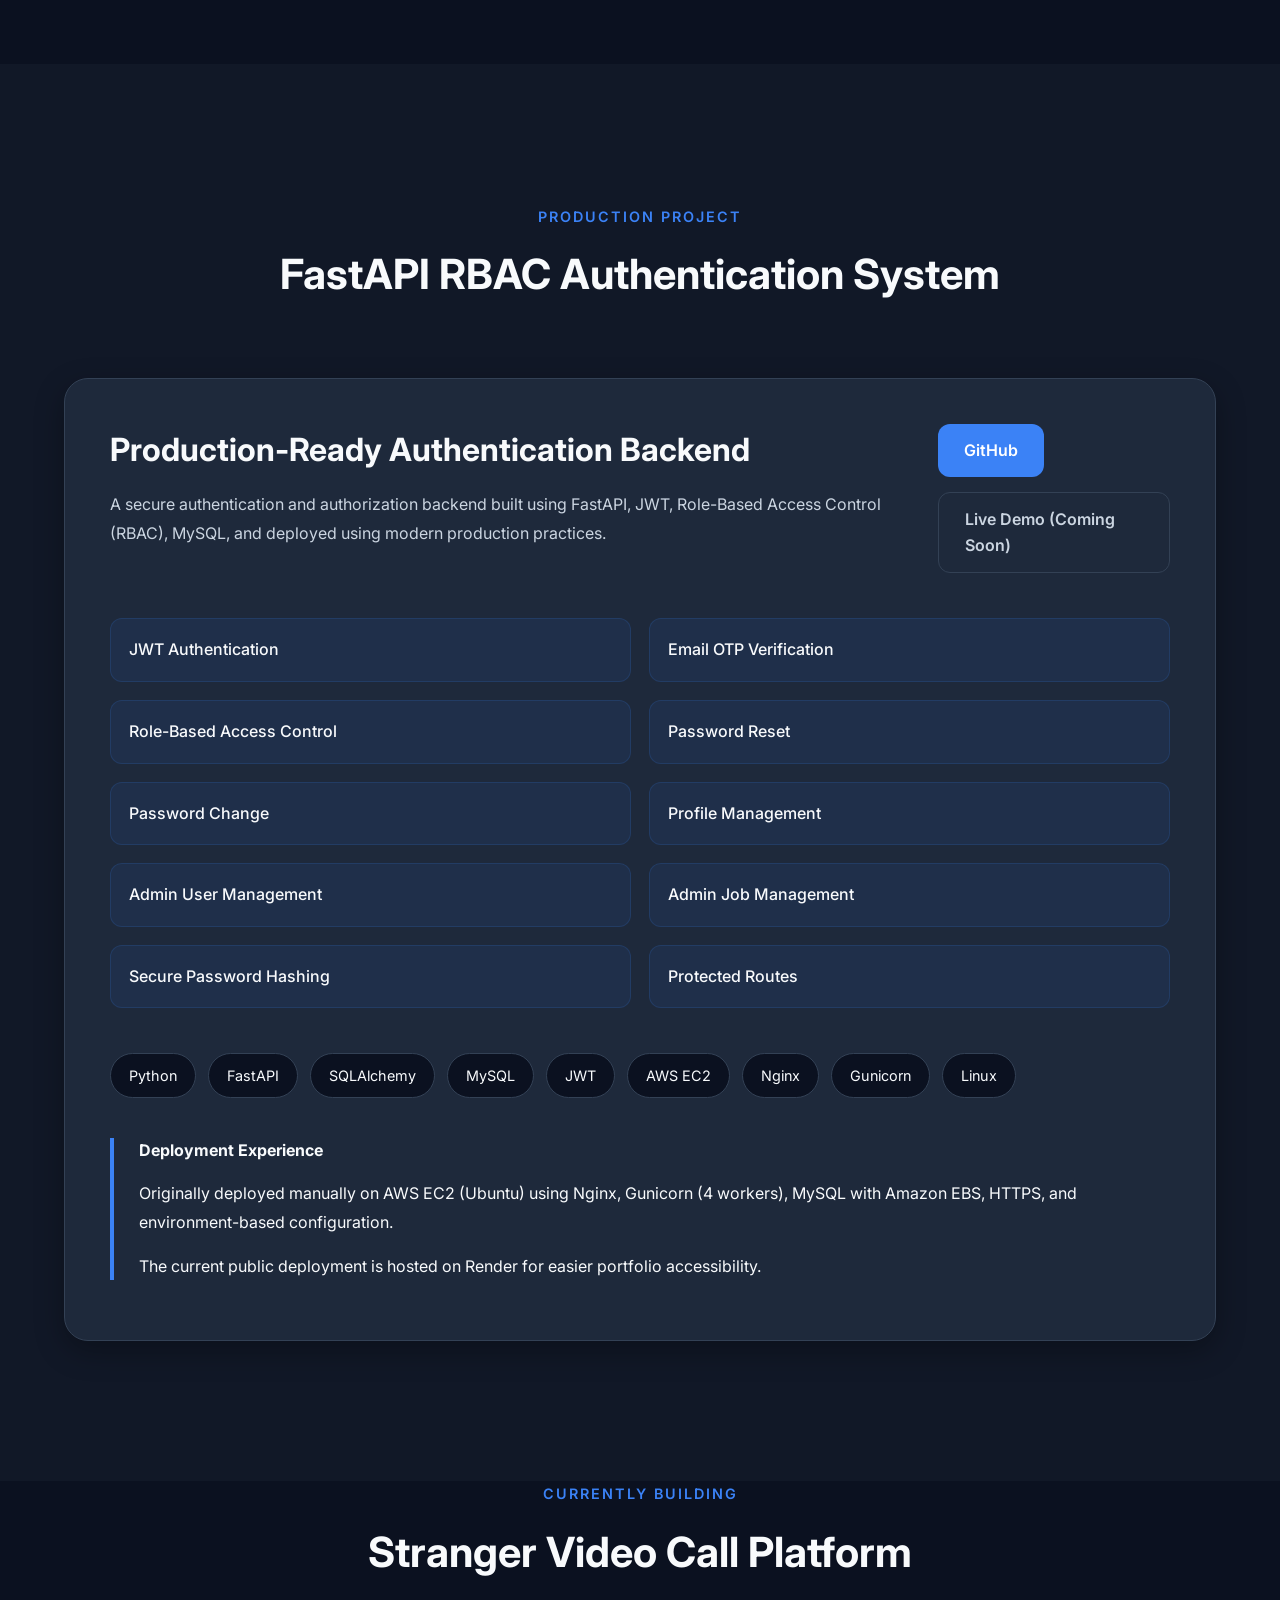
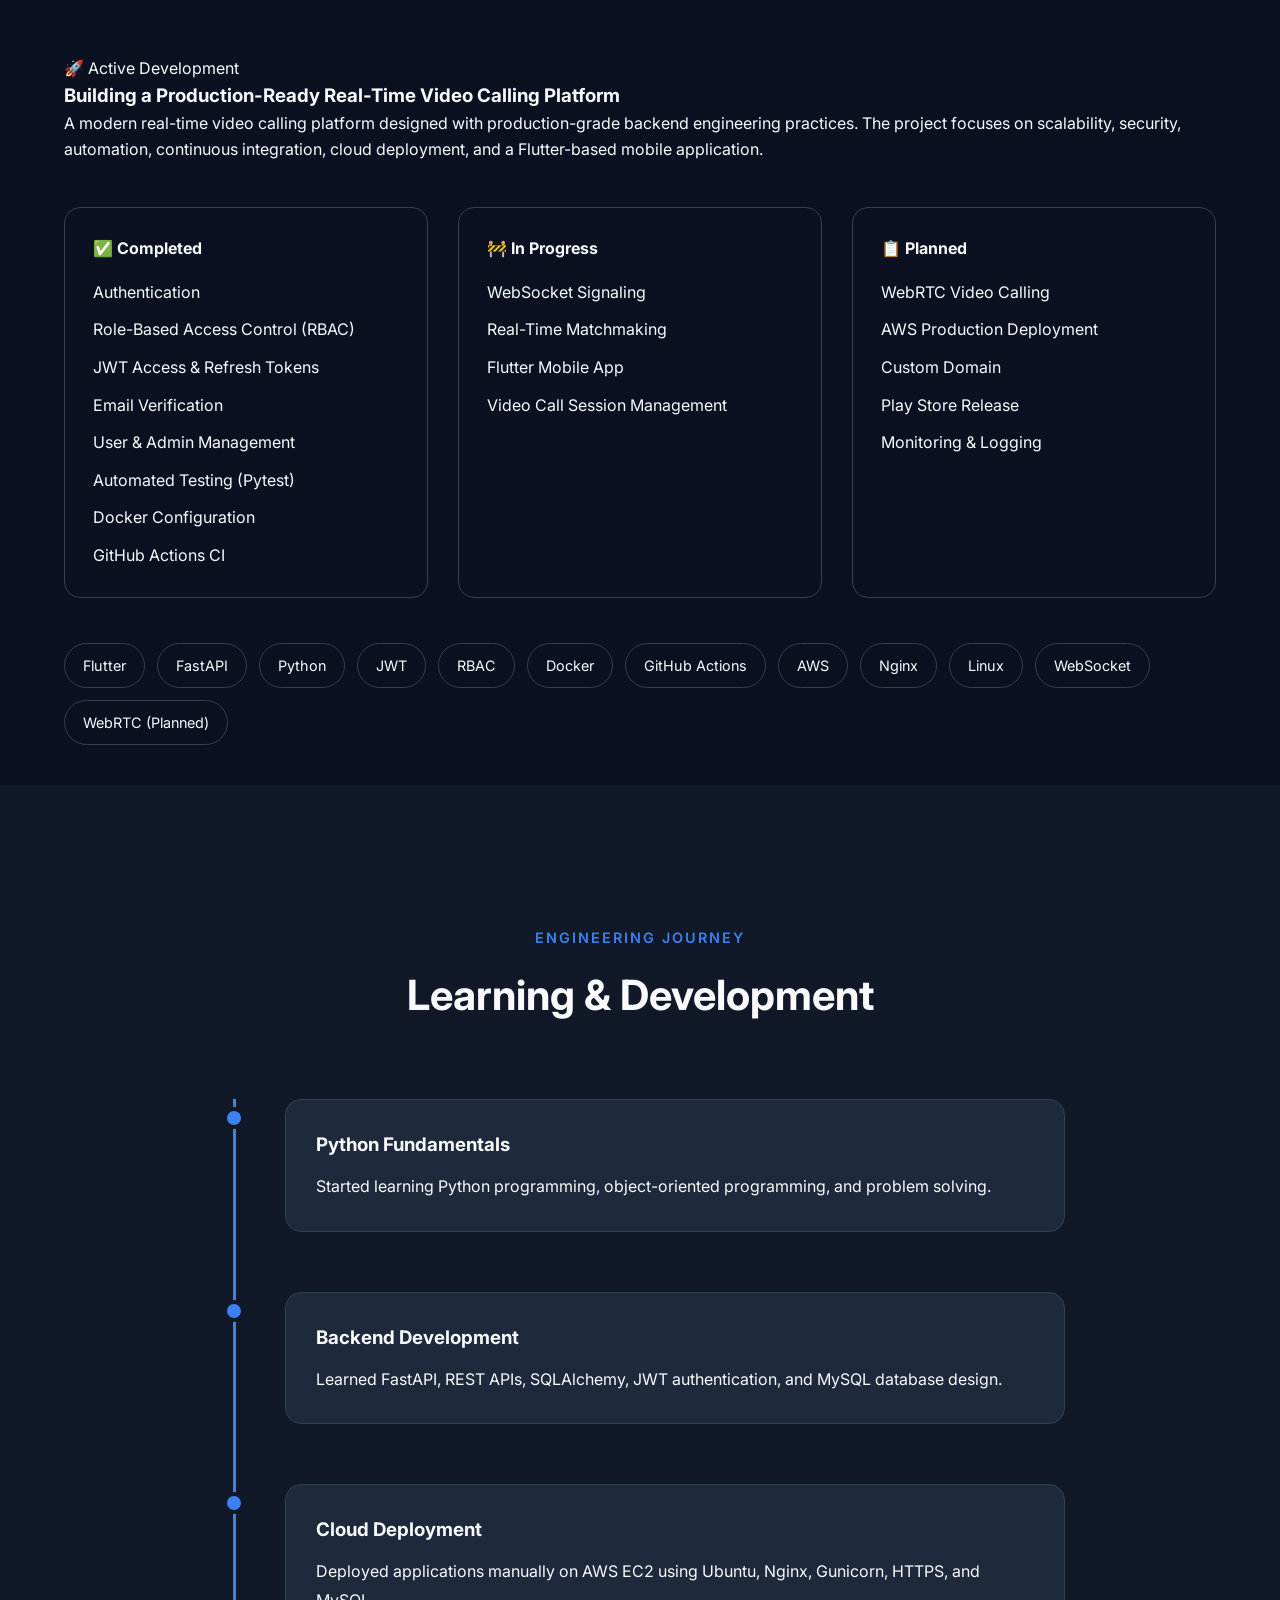
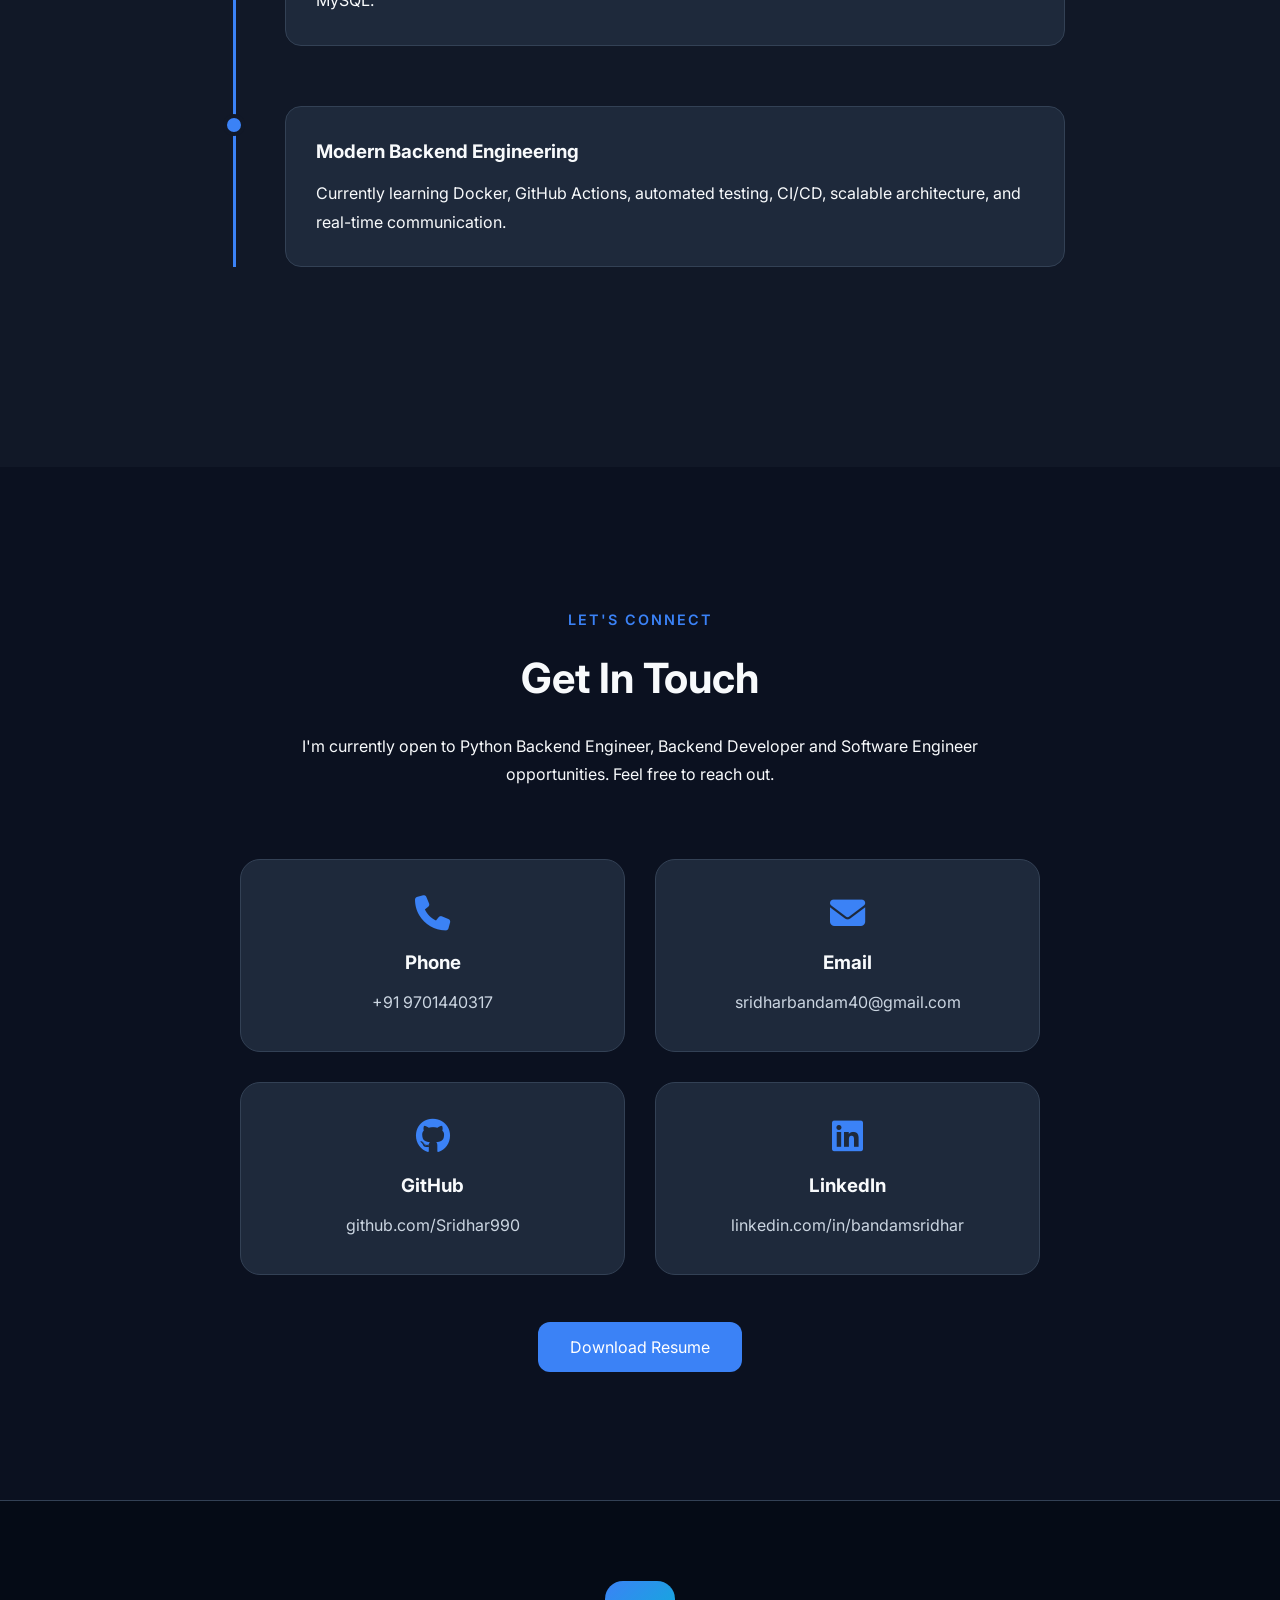
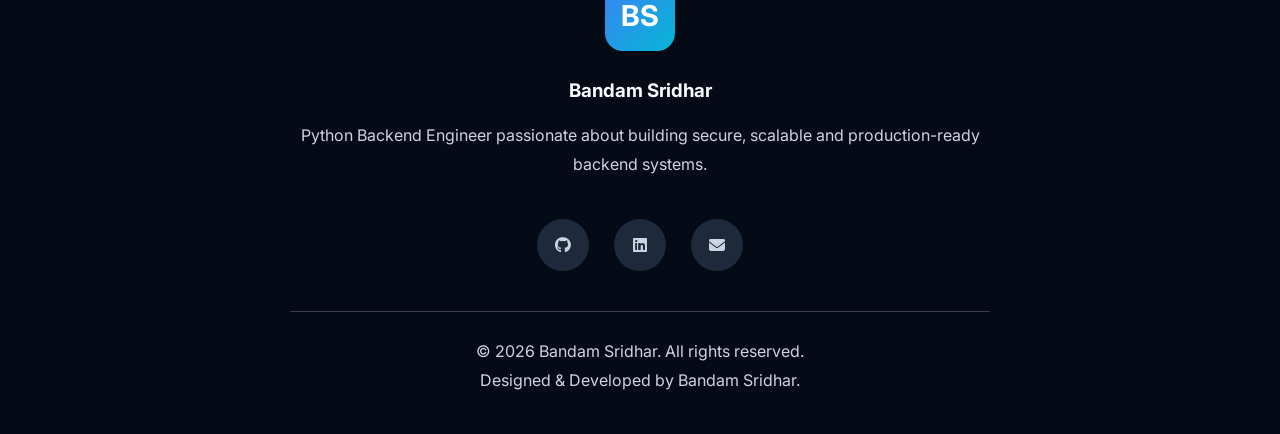
==== commit 2f0204e3: "Improve hero section and portfolio design" ====
--- a/index.html
+++ b/index.html
@@ -67,103 +67,72 @@
             </div>
 
             <ul class="nav-links">
-
-                <li><a href="#">About</a></li>
-
-                <li><a href="#">Skills</a></li>
-
-                <li><a href="#">Projects</a></li>
-
-                <li><a href="#">Journey</a></li>
-
-                <li><a href="#">Contact</a></li>
+                <li><a href="#home">Home</a></li>
+                <li><a href="#about">About</a></li>
+
+                <li><a href="#skills">Skills</a></li>
+
+                <li><a href="#projects">Projects</a></li>
+
+                <li><a href="#journey">Journey</a></li>
+
+                <li><a href="#contact">Contact</a></li>
 
             </ul>
 
-            <a href="#" class="resume-btn">
-
+            <a href="assets/resume/Bandam_Sridhar_Resume.pdf"
+               target="_blank"
+               class="resume-btn">
                 Resume
-
             </a>
 
         </nav>
 
     </header>
 
-    <!-- ========================= -->
-    <!-- Hero Section -->
-    <!-- ========================= -->
-
-    <section class="hero">
-        <div class="hero-bg">
-
-            <div class="blur blur-one"></div>
-        
-            <div class="blur blur-two"></div>
-        
-        </div>
-
-        <div class="hero-content">
-
-            <p class="intro">
-
-                Hello, I'm
-
+    <!-- =======================================
+        HERO SECTION
+======================================= -->
+
+<section id="home" class="hero">
+    <div class="hero-bg">
+        <div class="blur blur-one"></div>
+        <div class="blur blur-two"></div>
+    </div>
+
+    <div class="hero-content">
+        <div class="hero-image">
+
+        <div class="hero-text">
+            <p class="intro">Hello, I'm</p>
+
+            <h1>Bandam Sridhar</h1>
+
+            <h2>Python Backend Engineer</h2>
+
+            <p class="hero-description">
+                Building secure and scalable backend systems with Python, FastAPI, AWS, MySQL, and modern authentication.
             </p>
 
-            <h1>
-
-                Bandam Sridhar
-
-            </h1>
-
-            <h2>
-
-                Python Backend Engineer
-
-            </h2>
-
-            <p class="hero-description">
-
-                Building secure and scalable backend systems with Python, FastAPI, AWS, MySQL, and modern authentication.
-
-            </p>
-
             <div class="hero-buttons">
-
-                <a href="#" class="primary-btn">
-
-                    View My Work
-
+                <a href="#projects" class="primary-btn">View Projects</a>
+                <a href="#contact" class="secondary-btn">Contact Me</a>
+            </div>
+
+            <div class="social-links">
+                <a href="https://github.com/Sridhar990" target="_blank">
+                    <i class="fa-brands fa-github"></i>
                 </a>
-
-                <a href="#" class="secondary-btn">
-
-                    Resume
-
+                <a href="https://www.linkedin.com/in/bandamsridhar" target="_blank">
+                    <i class="fa-brands fa-linkedin"></i>
                 </a>
-
-            </div>
-
-            <div class="social-links">
-
-                <a href="https://github.com/Sridhar990" target="_blank">
-
-                    <i class="fa-brands fa-github"></i>
-
-                </a>
-
-                <a href="https://www.linkedin.com/in/bandamsridhar" target="_blank">
-
-                    <i class="fa-brands fa-linkedin"></i>
-
-                </a>
-
-            </div>
-
-        </div>
-
-    </section>
+            </div>
+        </div>
+    </div>
+</section>
+
+
+
 
     <!-- =======================================
         ABOUT SECTION
@@ -432,7 +401,7 @@
 
 
 <!-- =======================================
-        FEATURED PROJECT
+        PRODUCTION PROJECT
 ======================================= -->
 
 <section id="projects" class="projects">
@@ -441,7 +410,7 @@
 
         <div class="section-title">
 
-            <span>FEATURED PROJECT</span>
+            <span>PRODUCTION PROJECT</span>
 
             <h2>FastAPI RBAC Authentication System</h2>
 
@@ -465,7 +434,7 @@
 
                 <div class="project-buttons">
 
-                    <a href="YOUR_GITHUB_BACKEND_REPO"
+                    <a href="https://github.com/Sridhar990/fastapi-rbac-auth-api"
                        target="_blank"
                        class="project-btn primary">
 
@@ -560,7 +529,7 @@
 
 
 <!-- =======================================
-        CURRENT FLAGSHIP PROJECT
+        CURRENT BUILDING
 ======================================= -->
 
 <section class="current-project" id="current-project">
@@ -569,7 +538,7 @@
 
         <div class="section-title">
 
-            <span>CURRENT FLAGSHIP PROJECT</span>
+            <span>CURRENTLY BUILDING</span>
 
             <h2>Stranger Video Call Platform</h2>
 
@@ -841,6 +810,27 @@
                 <p>sridharbandam40@gmail.com</p>
 
             </a>
+            <a href="https://github.com/Sridhar990" target="_blank" class="contact-card">
+
+                <i class="fa-brands fa-github"></i>
+
+                <h3>GitHub</h3>
+
+                <p>github.com/Sridhar990</p>
+
+            </a>
+
+            <a href="https://www.linkedin.com/in/bandamsridhar"
+              target="_blank"
+              class="contact-card">
+
+                <i class="fa-brands fa-linkedin"></i>
+
+                <h3>LinkedIn</h3>
+
+                <p>linkedin.com/in/bandamsridhar</p>
+
+            </a>
 
         </div>
 
@@ -924,7 +914,7 @@
 
                 <p>
 
-                    Built with HTML, CSS & JavaScript.
+                    Designed & Developed by Bandam Sridhar.
 
                 </p>
 
--- a/css/style.css
+++ b/css/style.css
@@ -131,16 +131,31 @@
 }
 
 .logo{
-
-    font-size:1.7rem;
-
+    width:52px;
+    height:52px;
+    border-radius:50%;
+    background:linear-gradient(135deg,#3B82F6,#06B6D4);
+    display:flex;
+    align-items:center;
+    justify-content:center;
+
+    color:#fff;
+    font-size:22px;
     font-weight:800;
-
-    color:var(--primary);
-}
-
-.logo .tag {
-    color: var(--primary);
+    letter-spacing:1px;
+
+    box-shadow:
+        0 0 0 3px rgba(59,130,246,.15),
+        0 10px 25px rgba(59,130,246,.35);
+
+    transition:.3s ease;
+}
+
+.logo:hover{
+    transform:scale(1.08);
+    box-shadow:
+        0 0 0 4px rgba(6,182,212,.25),
+        0 15px 35px rgba(59,130,246,.45);
 }
 
 
@@ -189,72 +204,54 @@
 /* ==========================================================
    HERO
 ========================================================== */
-
 .hero{
+    position:relative;
+    overflow:hidden;
 
     min-height:100vh;
 
     display:flex;
-
     justify-content:center;
-
     align-items:center;
 
     text-align:center;
-
     padding:120px 20px;
-
 }
 
 .hero-content{
-
     max-width:950px;
-
+    width:100%;
 }
 
 .intro{
-
     color:var(--primary);
-
     font-size:1.1rem;
-
     margin-bottom:10px;
-
 }
 
 .hero h1{
-
-    font-size:4.5rem;
-
+    font-size:clamp(3rem,7vw,5rem);
     font-weight:800;
-
     margin-bottom:15px;
-
+    line-height:1.1;
 }
 
 .hero h2{
-
     color:var(--text);
-
     font-size:2rem;
-
     font-weight:600;
-
     margin-bottom:25px;
-
 }
 
 .hero-description{
-
     color:var(--muted);
-
     font-size:1.1rem;
-
+    line-height:1.8;
     max-width:700px;
-
-    margin:auto;
-
-}
+    margin:0 auto;
+}
+
+
 
 /*==========================================================
 
@@ -420,7 +417,7 @@
 
 .about{
 
-    padding:120px 0;
+    padding:140px 0;
 
     background:var(--section-color);
 
@@ -683,7 +680,7 @@
 
 .skills{
 
-    padding:120px 0;
+    padding:140px 0;
 
     background:var(--bg-color);
 
@@ -807,7 +804,7 @@
 
 .projects{
 
-    padding:120px 0;
+    padding:140px 0;
 
     background:var(--section-color);
 
@@ -953,6 +950,16 @@
 
     font-size:.9rem;
 
+}
+
+.tech-stack span{
+    transition:var(--transition);
+}
+
+.tech-stack span:hover{
+    background:var(--primary);
+    color:#fff;
+    transform:translateY(-3px);
 }
 
 .deployment-box{
@@ -1035,7 +1042,7 @@
 
 .journey{
 
-    padding:120px 0;
+    padding:140px 0;
 
     background:var(--section-color);
 
@@ -1130,7 +1137,7 @@
 
 .contact{
 
-    padding:120px 0;
+    padding:140px 0;
 
     background:var(--bg-color);
 
@@ -1341,4 +1348,87 @@
 
     padding-top:25px;
 
+}
+
+
+
+/*==========================
+    PREMIUM NAVBAR
+==========================*/
+
+header{
+    position:fixed;
+    top:0;
+    left:0;
+    width:100%;
+    z-index:1000;
+    transition:all .35s ease;
+}
+
+header.scrolled{
+    background:rgba(8,15,30,.75);
+    backdrop-filter:blur(14px);
+    -webkit-backdrop-filter:blur(14px);
+    border-bottom:1px solid rgba(255,255,255,.08);
+    box-shadow:0 10px 30px rgba(0,0,0,.25);
+}
+
+.nav-links a{
+    position:relative;
+    transition:.3s;
+}
+
+.nav-links a::after{
+
+    content:"";
+
+    position:absolute;
+
+    left:0;
+
+    bottom:-6px;
+
+    width:0;
+
+    height:2px;
+
+    background:var(--primary);
+
+    transition:.3s;
+
+}
+
+.nav-links a:hover::after,
+.nav-links a.active::after{
+
+    width:100%;
+
+}
+
+.nav-links a.active{
+
+    color:var(--primary);
+
+}
+
+
+/* ===========================
+   CUSTOM SCROLLBAR
+=========================== */
+
+::-webkit-scrollbar{
+    width:10px;
+}
+
+::-webkit-scrollbar-track{
+    background:#0B1120;
+}
+
+::-webkit-scrollbar-thumb{
+    background:var(--primary);
+    border-radius:20px;
+}
+
+::-webkit-scrollbar-thumb:hover{
+    background:var(--primary-hover);
 }
--- a/css/animations.css
+++ b/css/animations.css
@@ -53,3 +53,41 @@
     }
 
 }
+
+
+
+
+const sections = document.querySelectorAll("section");
+const navLinks = document.querySelectorAll(".nav-links a");
+
+window.addEventListener("scroll",()=>{
+
+    let current="";
+
+    sections.forEach(section=>{
+
+        const sectionTop=section.offsetTop-120;
+
+        const sectionHeight=section.clientHeight;
+
+        if(pageYOffset>=sectionTop){
+
+            current=section.getAttribute("id");
+
+        }
+
+    });
+
+    navLinks.forEach(link=>{
+
+        link.classList.remove("active");
+
+        if(link.getAttribute("href")==="#" + current){
+
+            link.classList.add("active");
+
+        }
+
+    });
+
+});
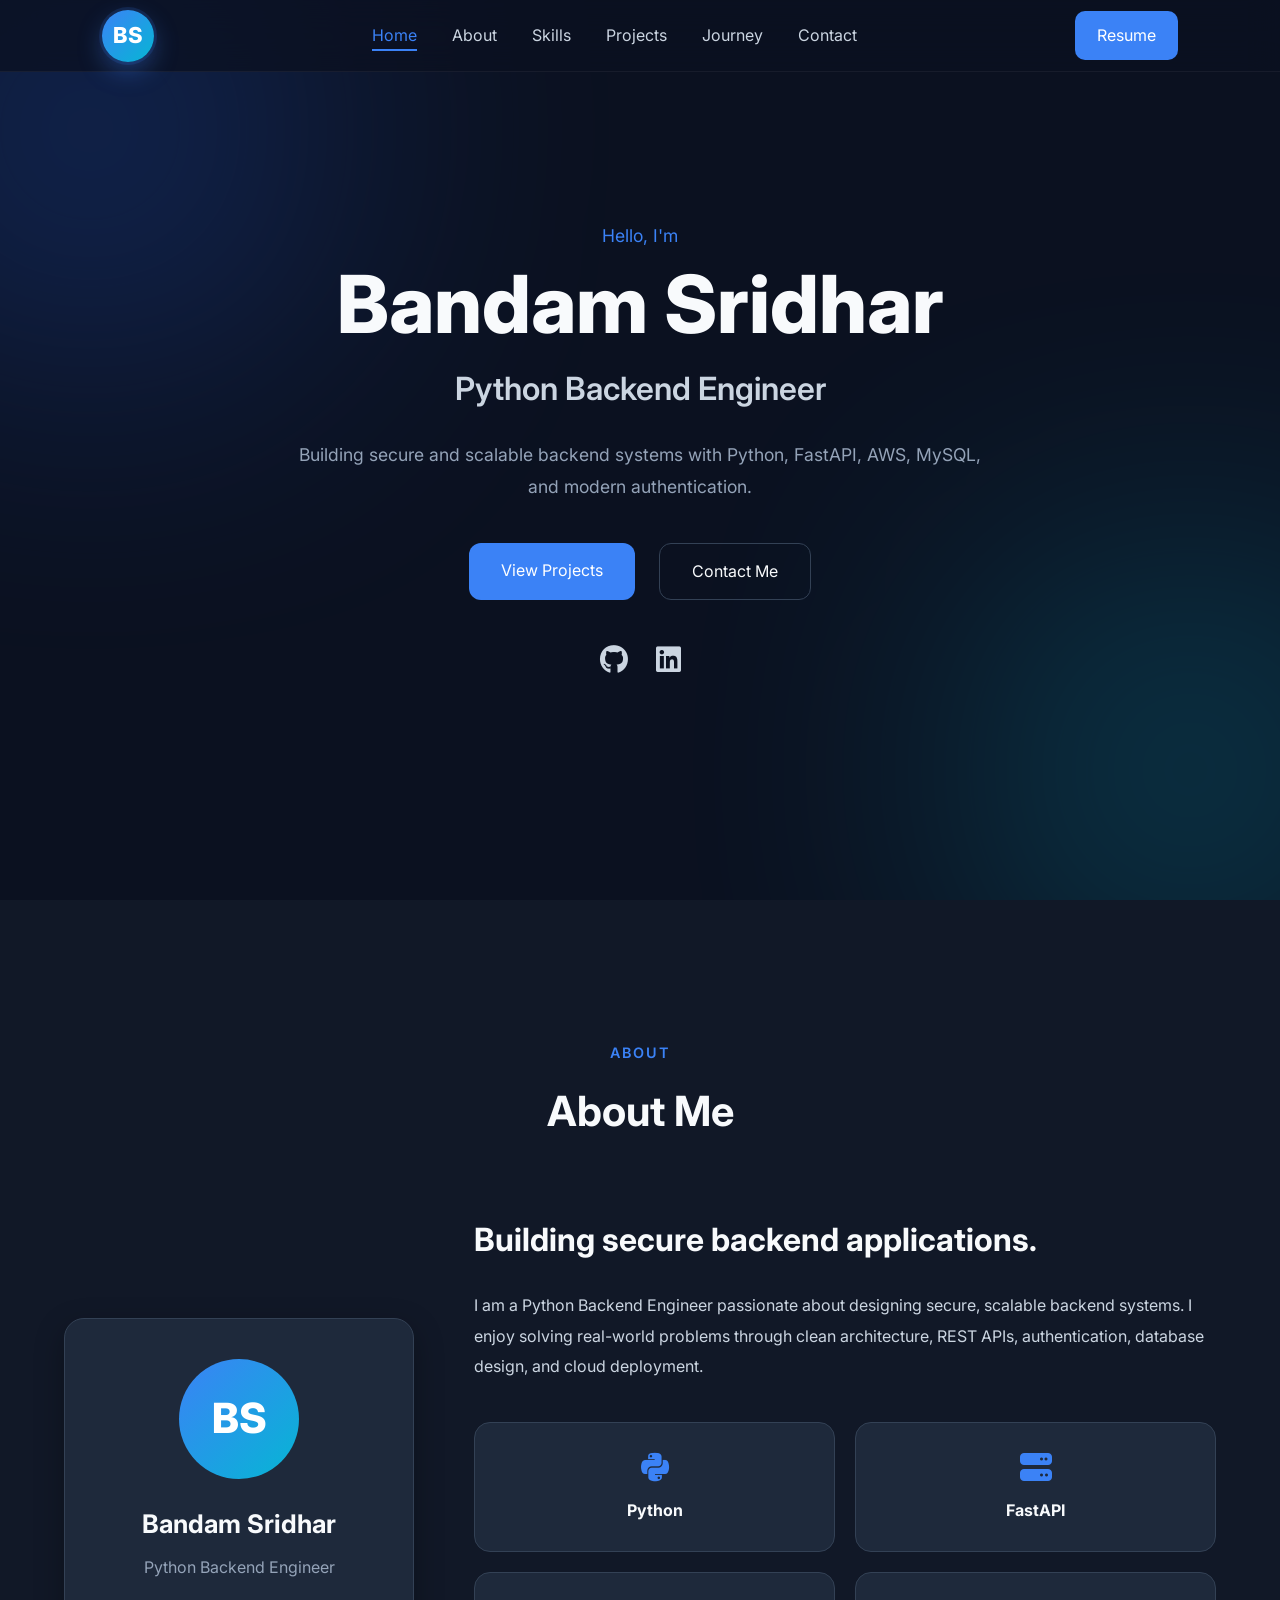
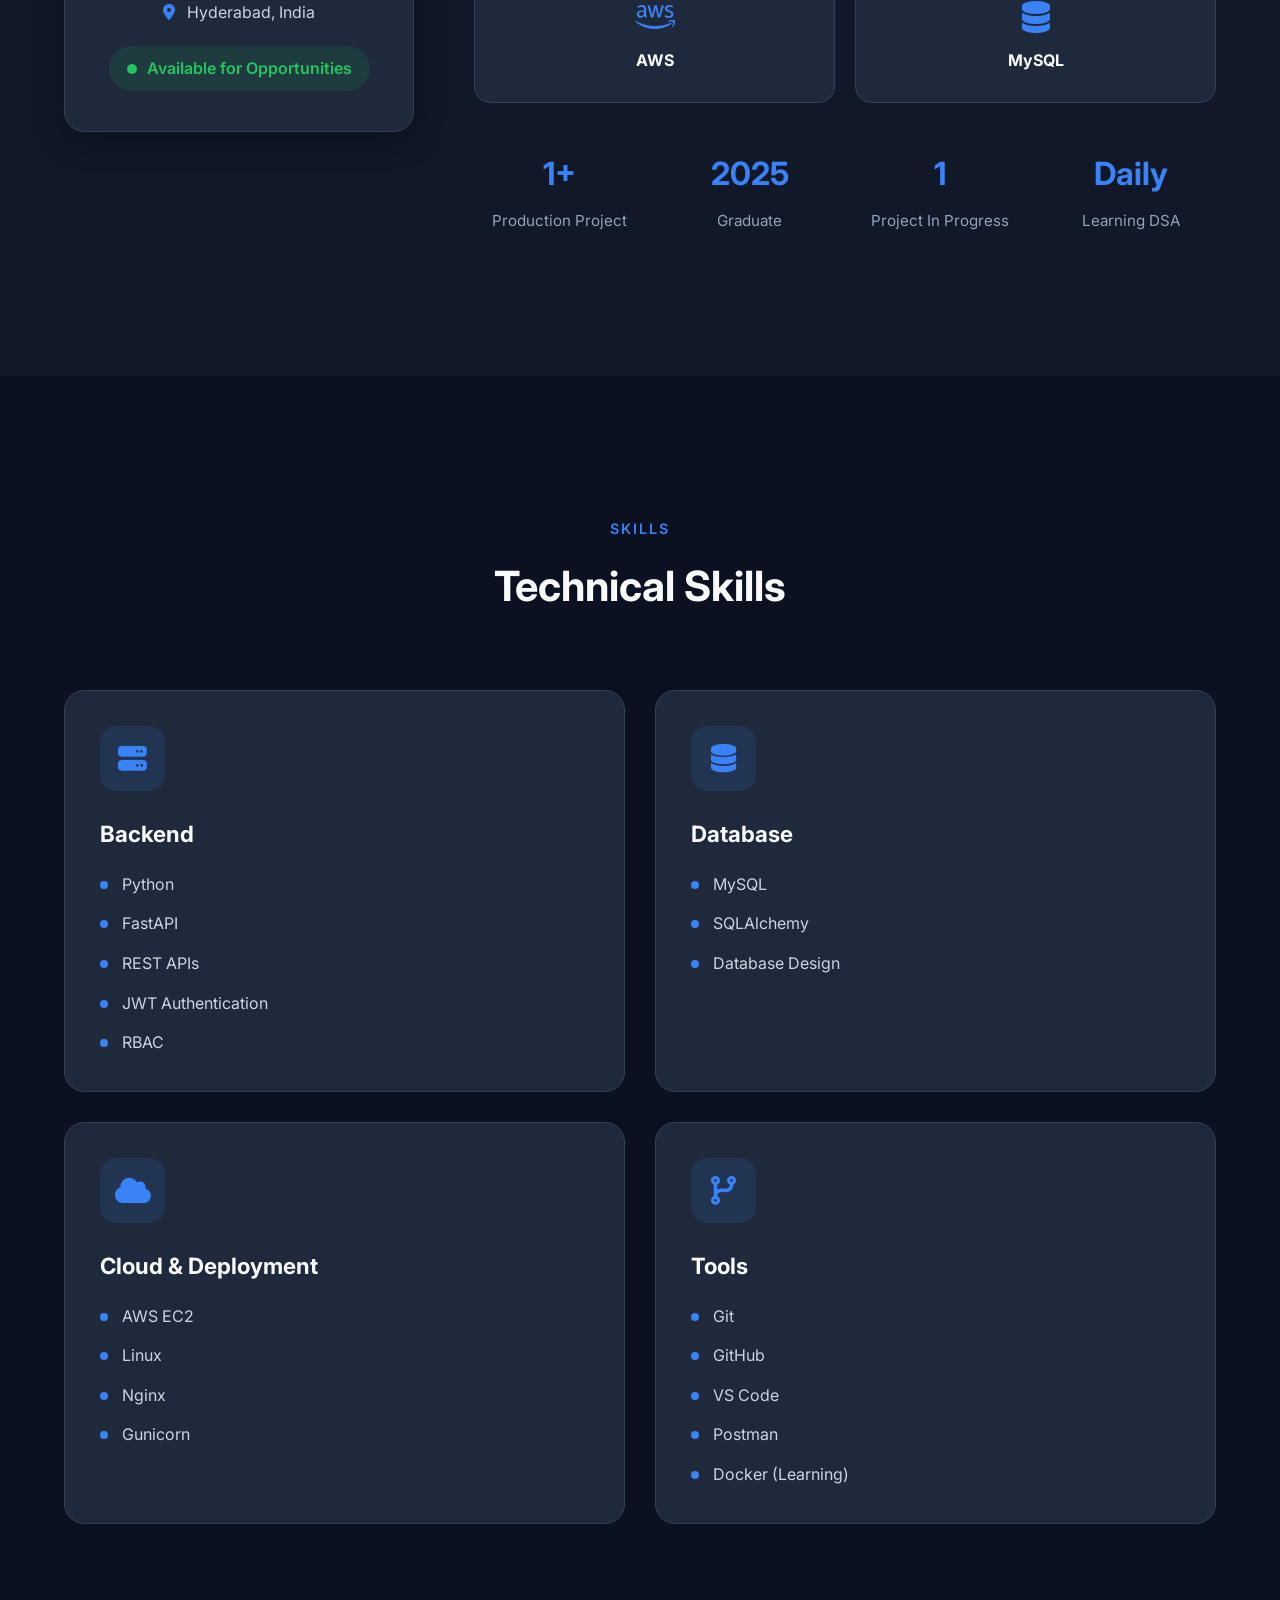
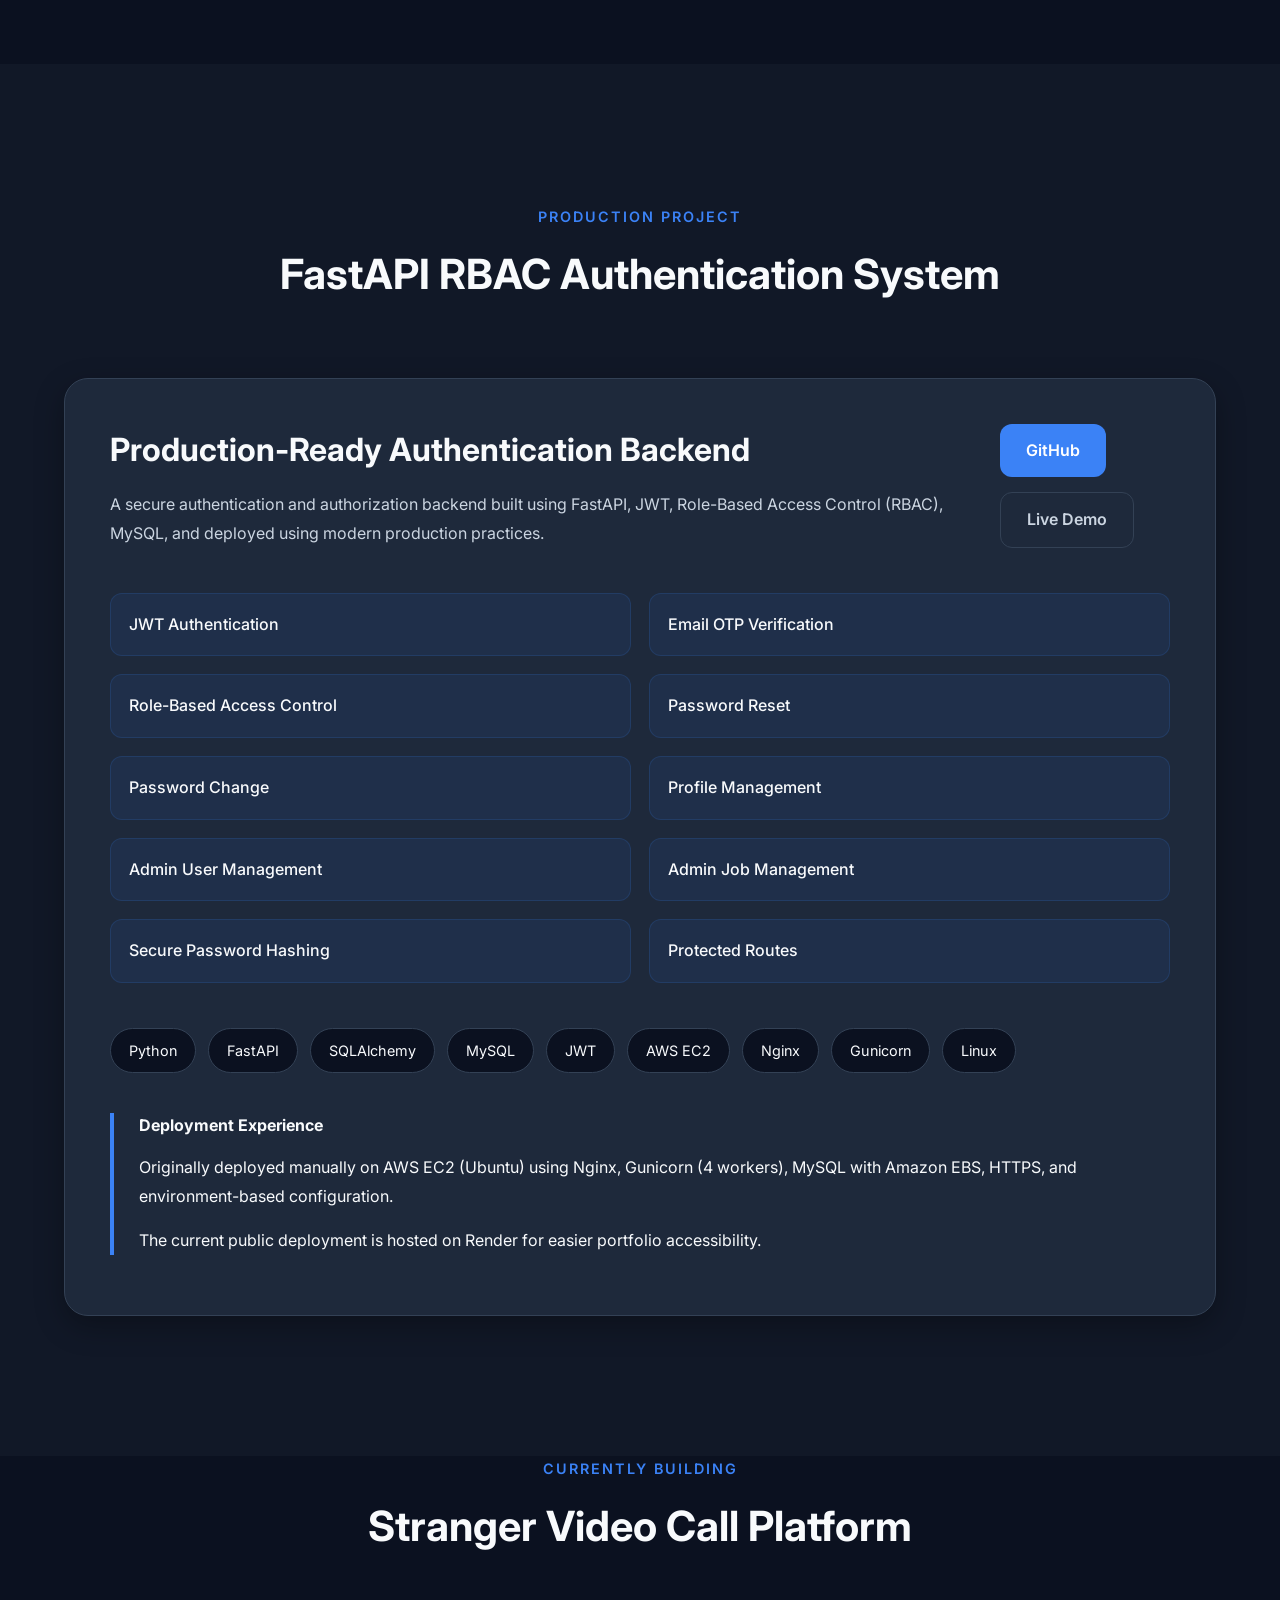
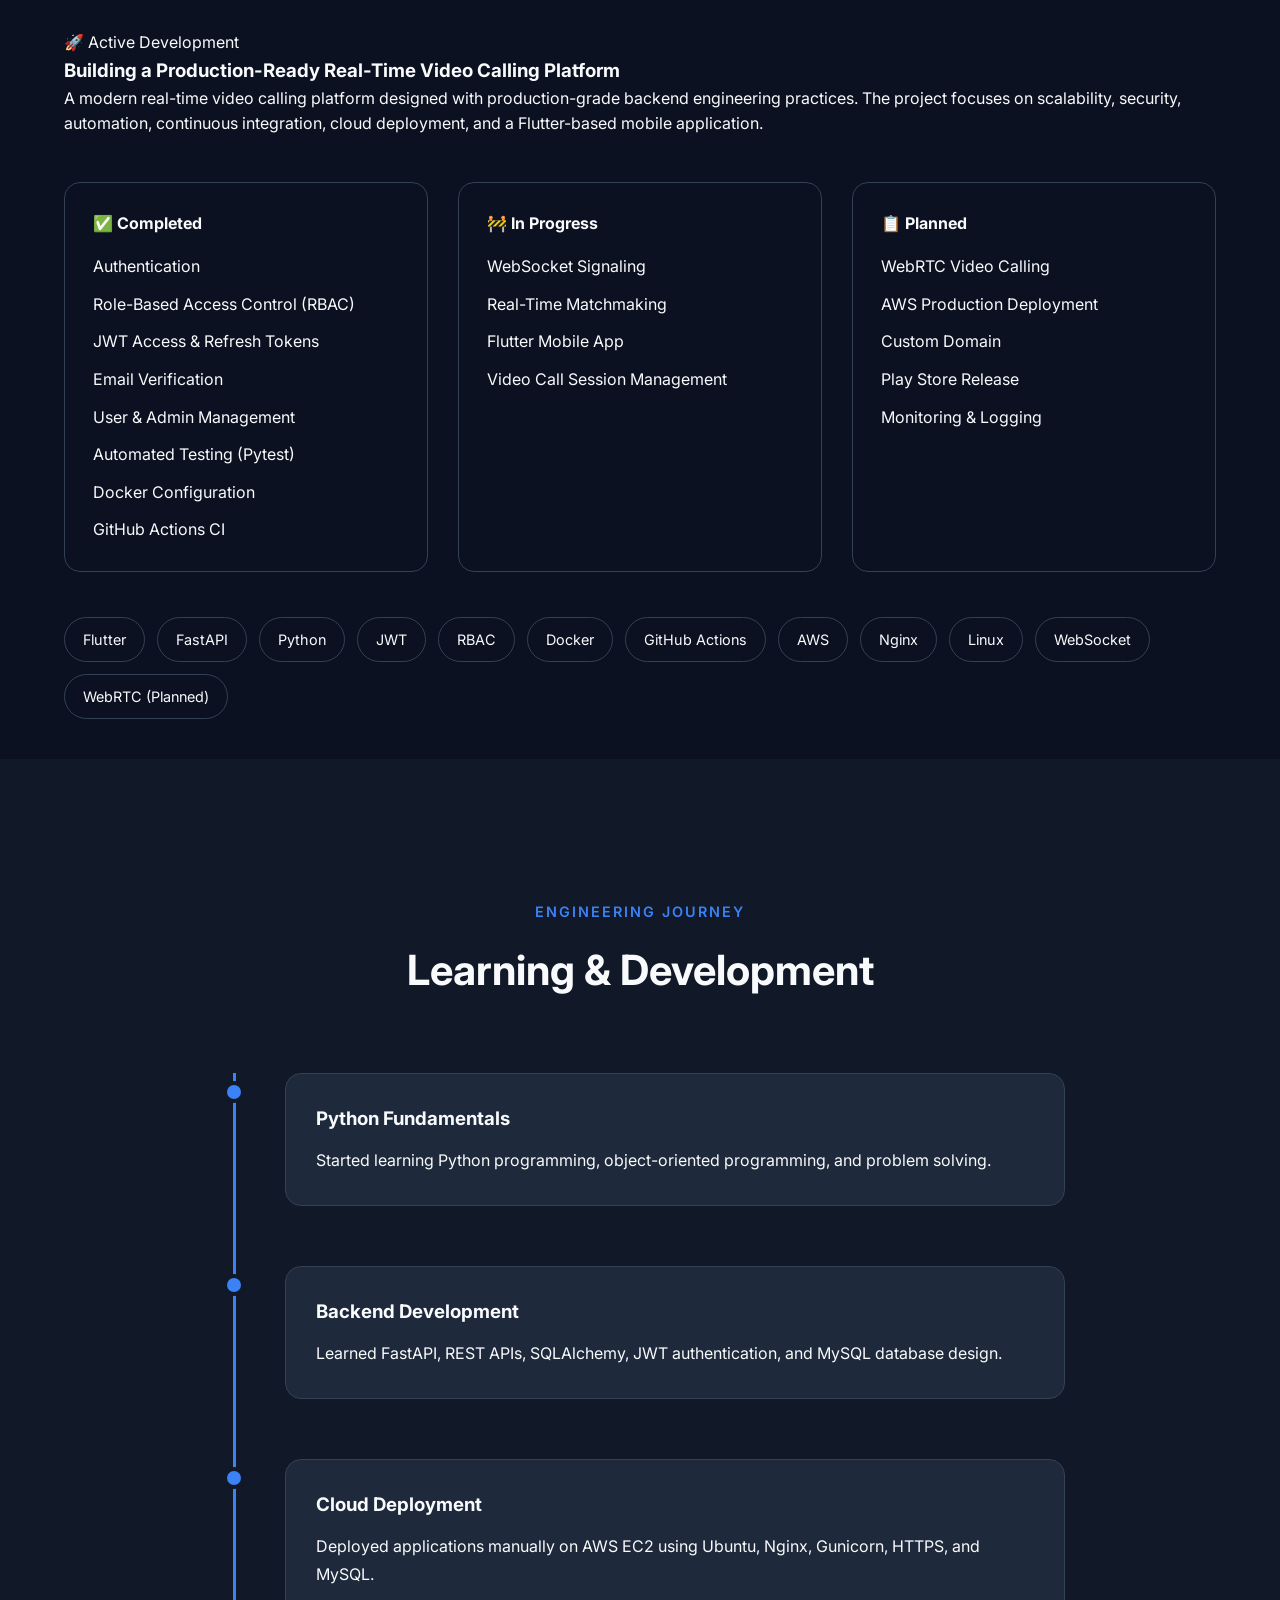
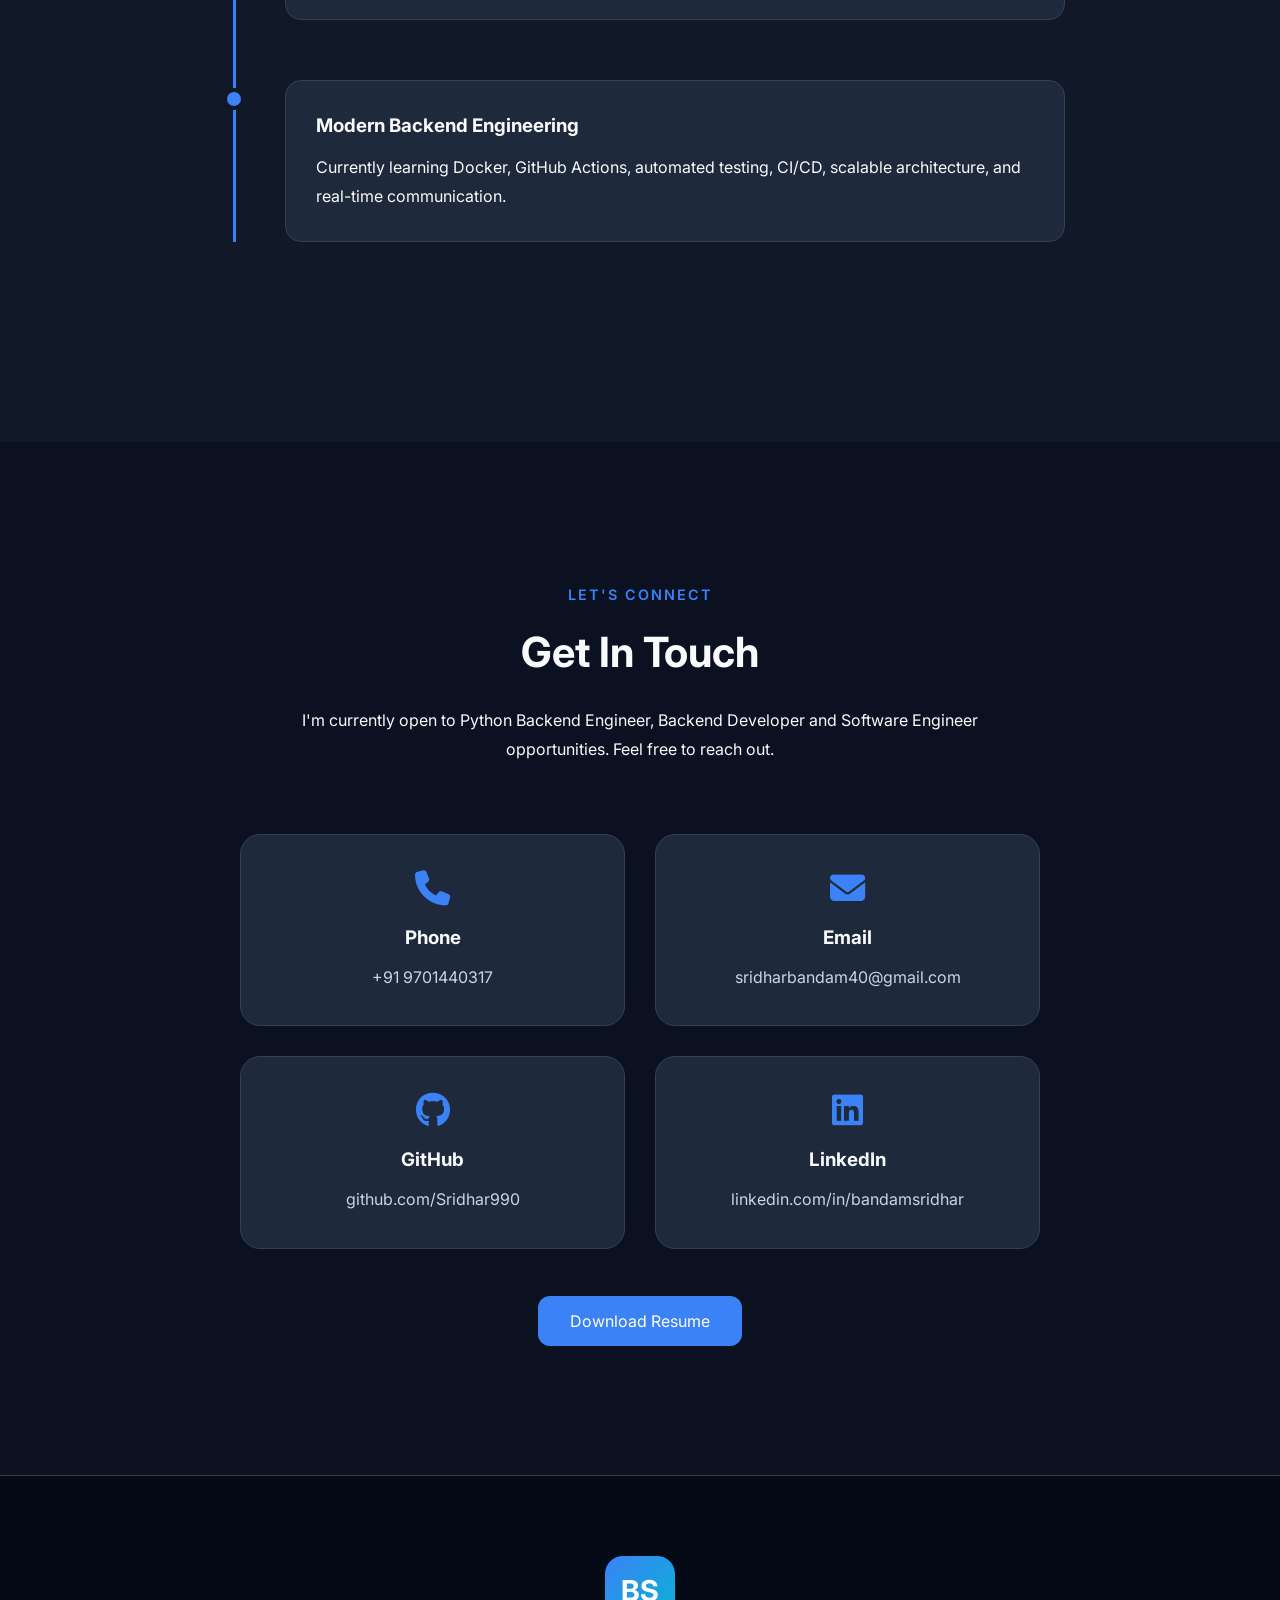
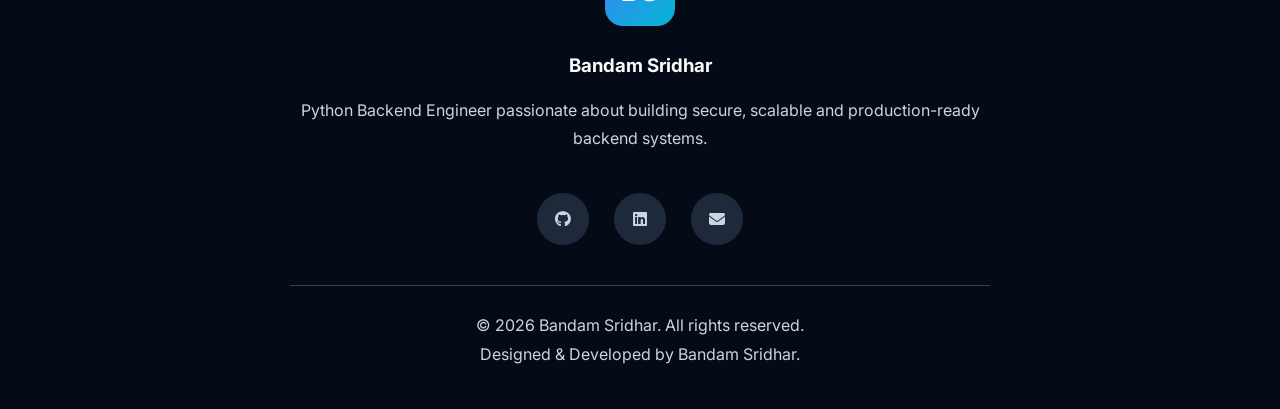
==== commit 4202581c: "Add resume download to portfolio" ====
--- a/index.html
+++ b/index.html
@@ -442,10 +442,11 @@
 
                     </a>
 
-                    <a href="#"
+                    <a href="https://app.sridharbandam.site"
+                       target="_blank"
                        class="project-btn secondary">
 
-                        Live Demo (Coming Soon)
+                        Live Demo
 
                     </a>
 
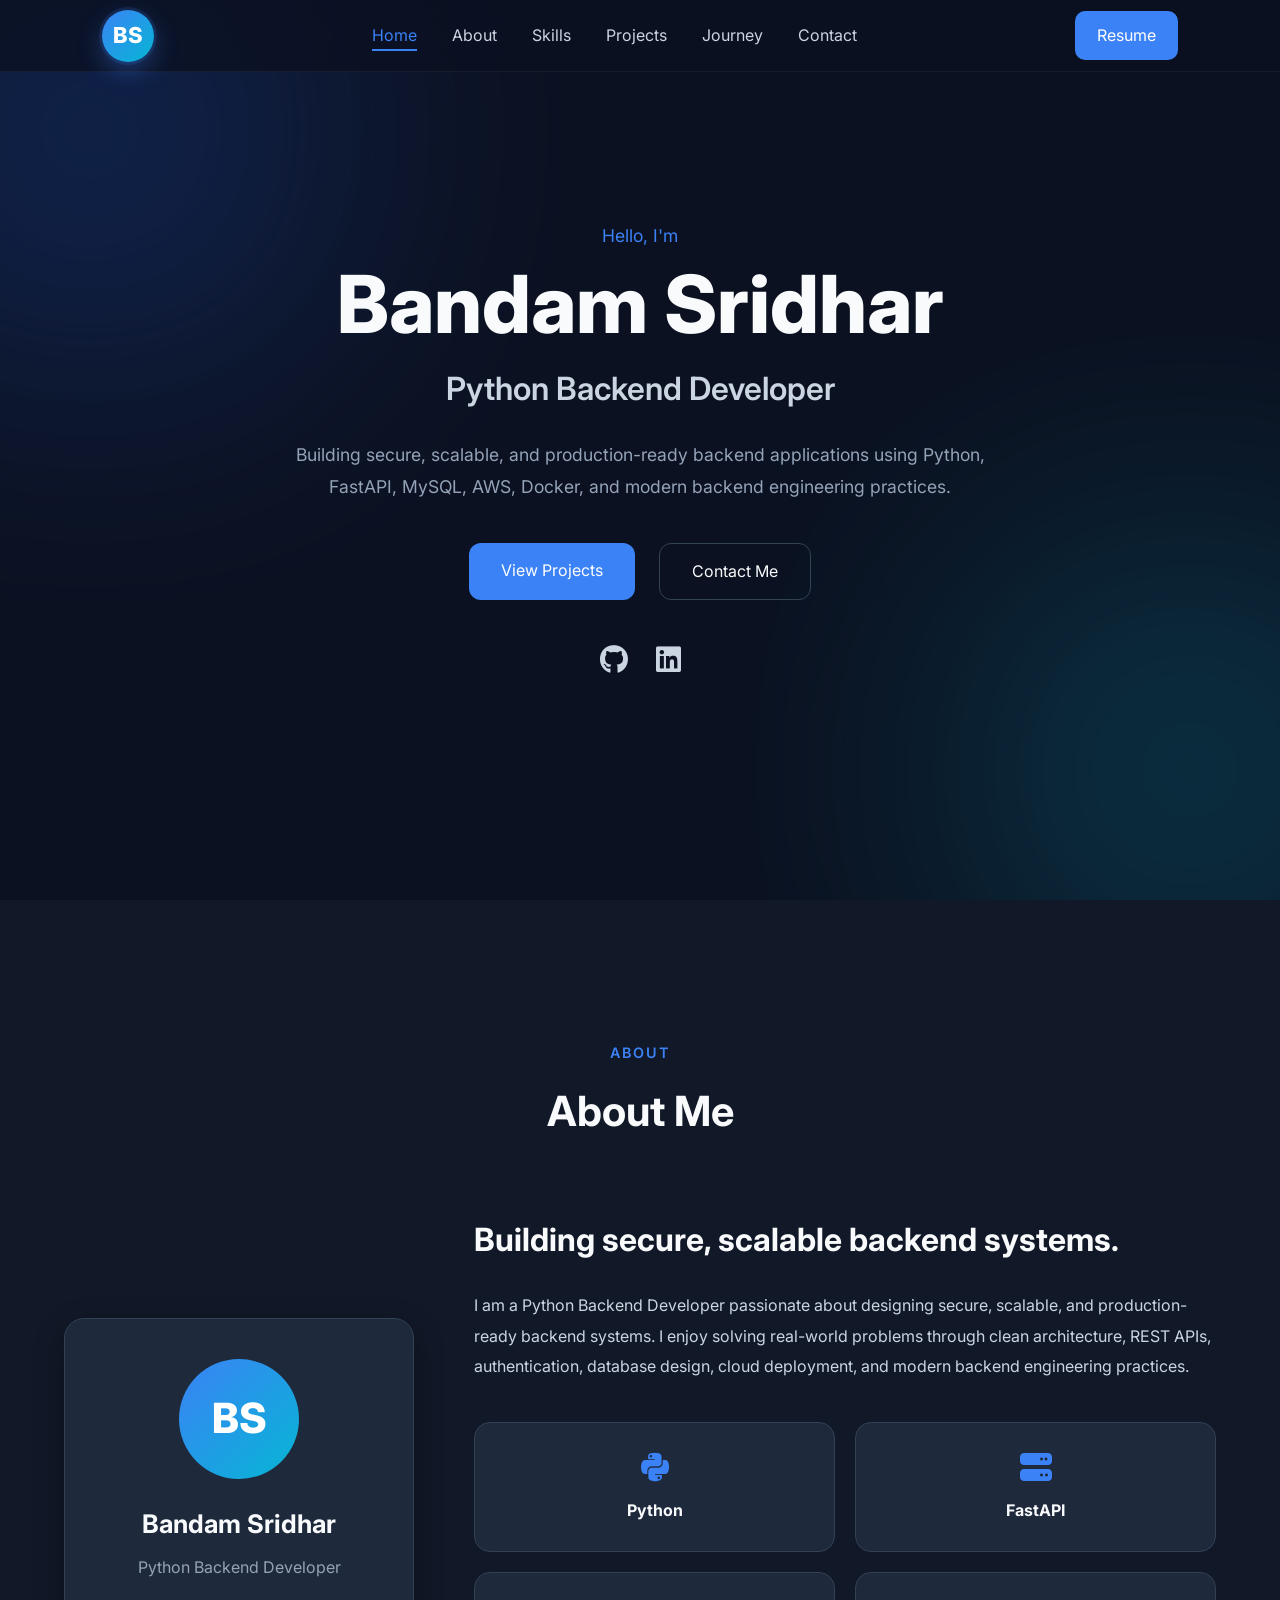
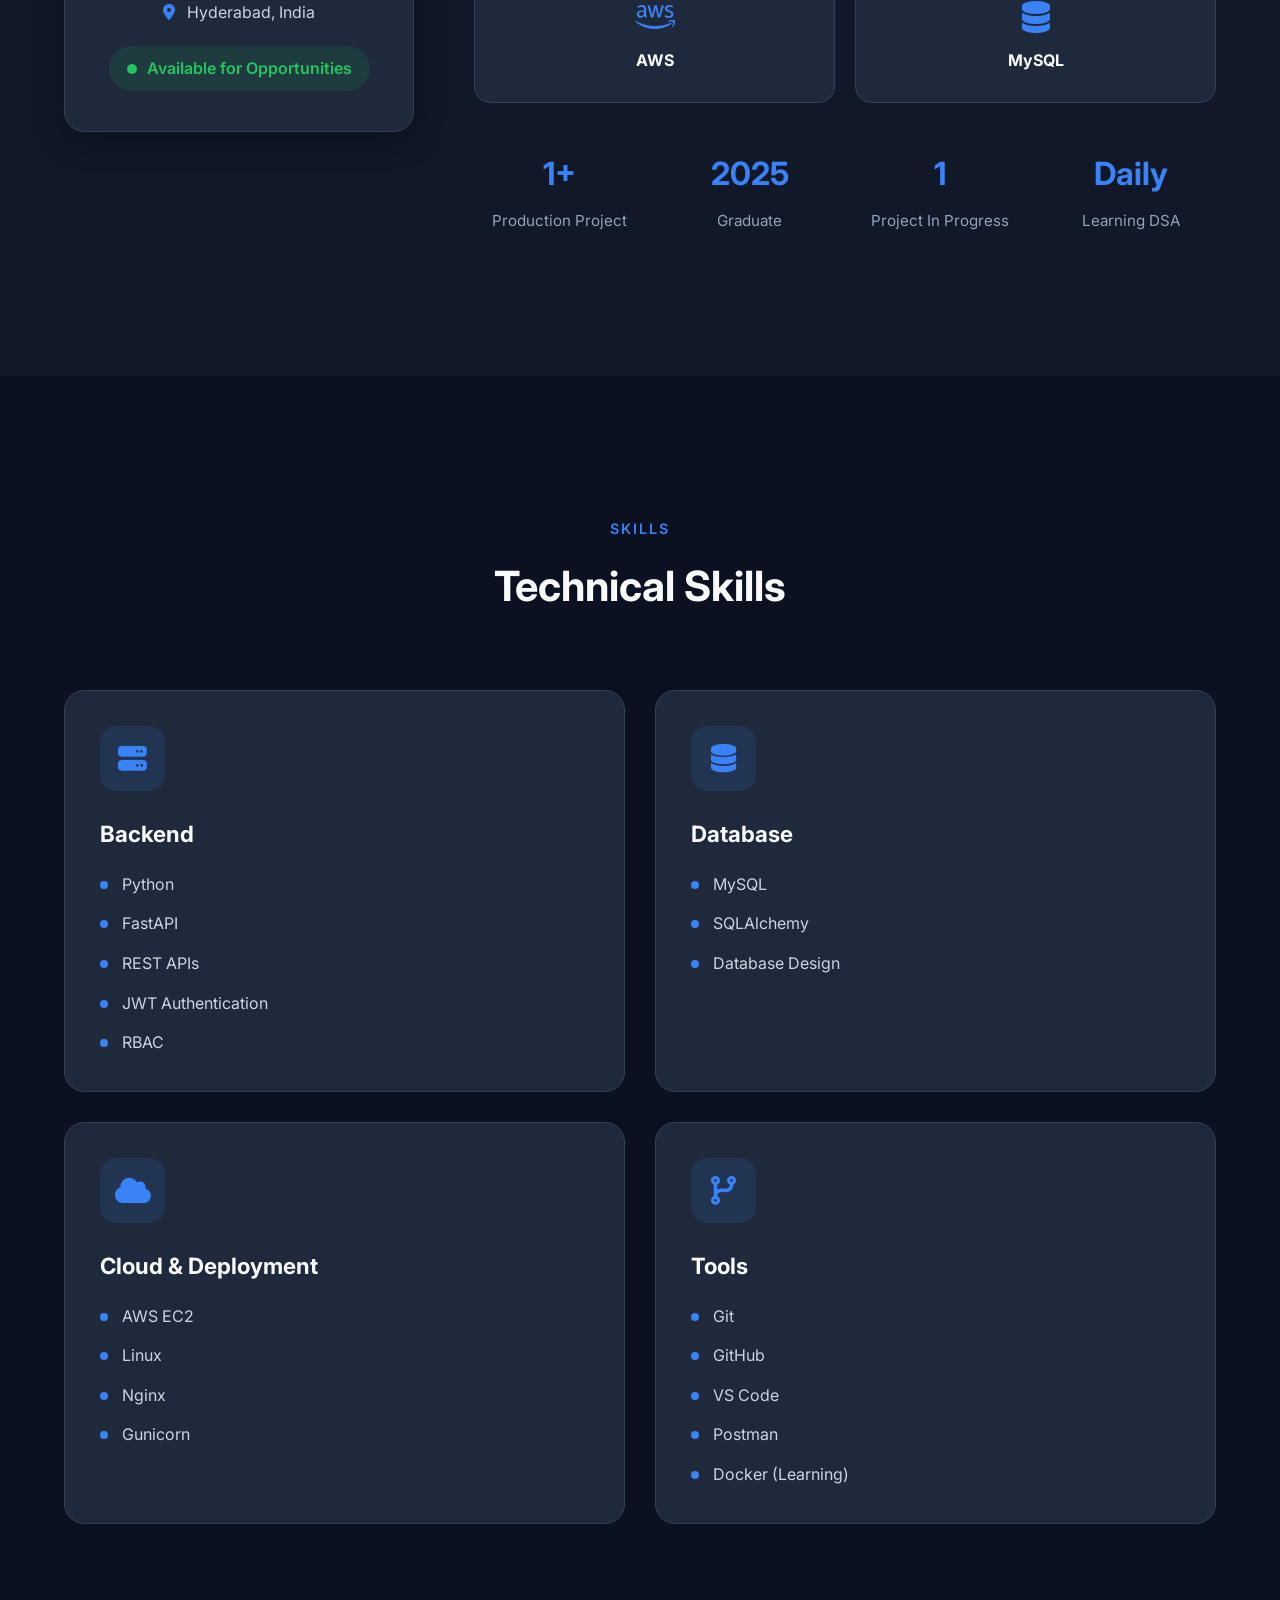
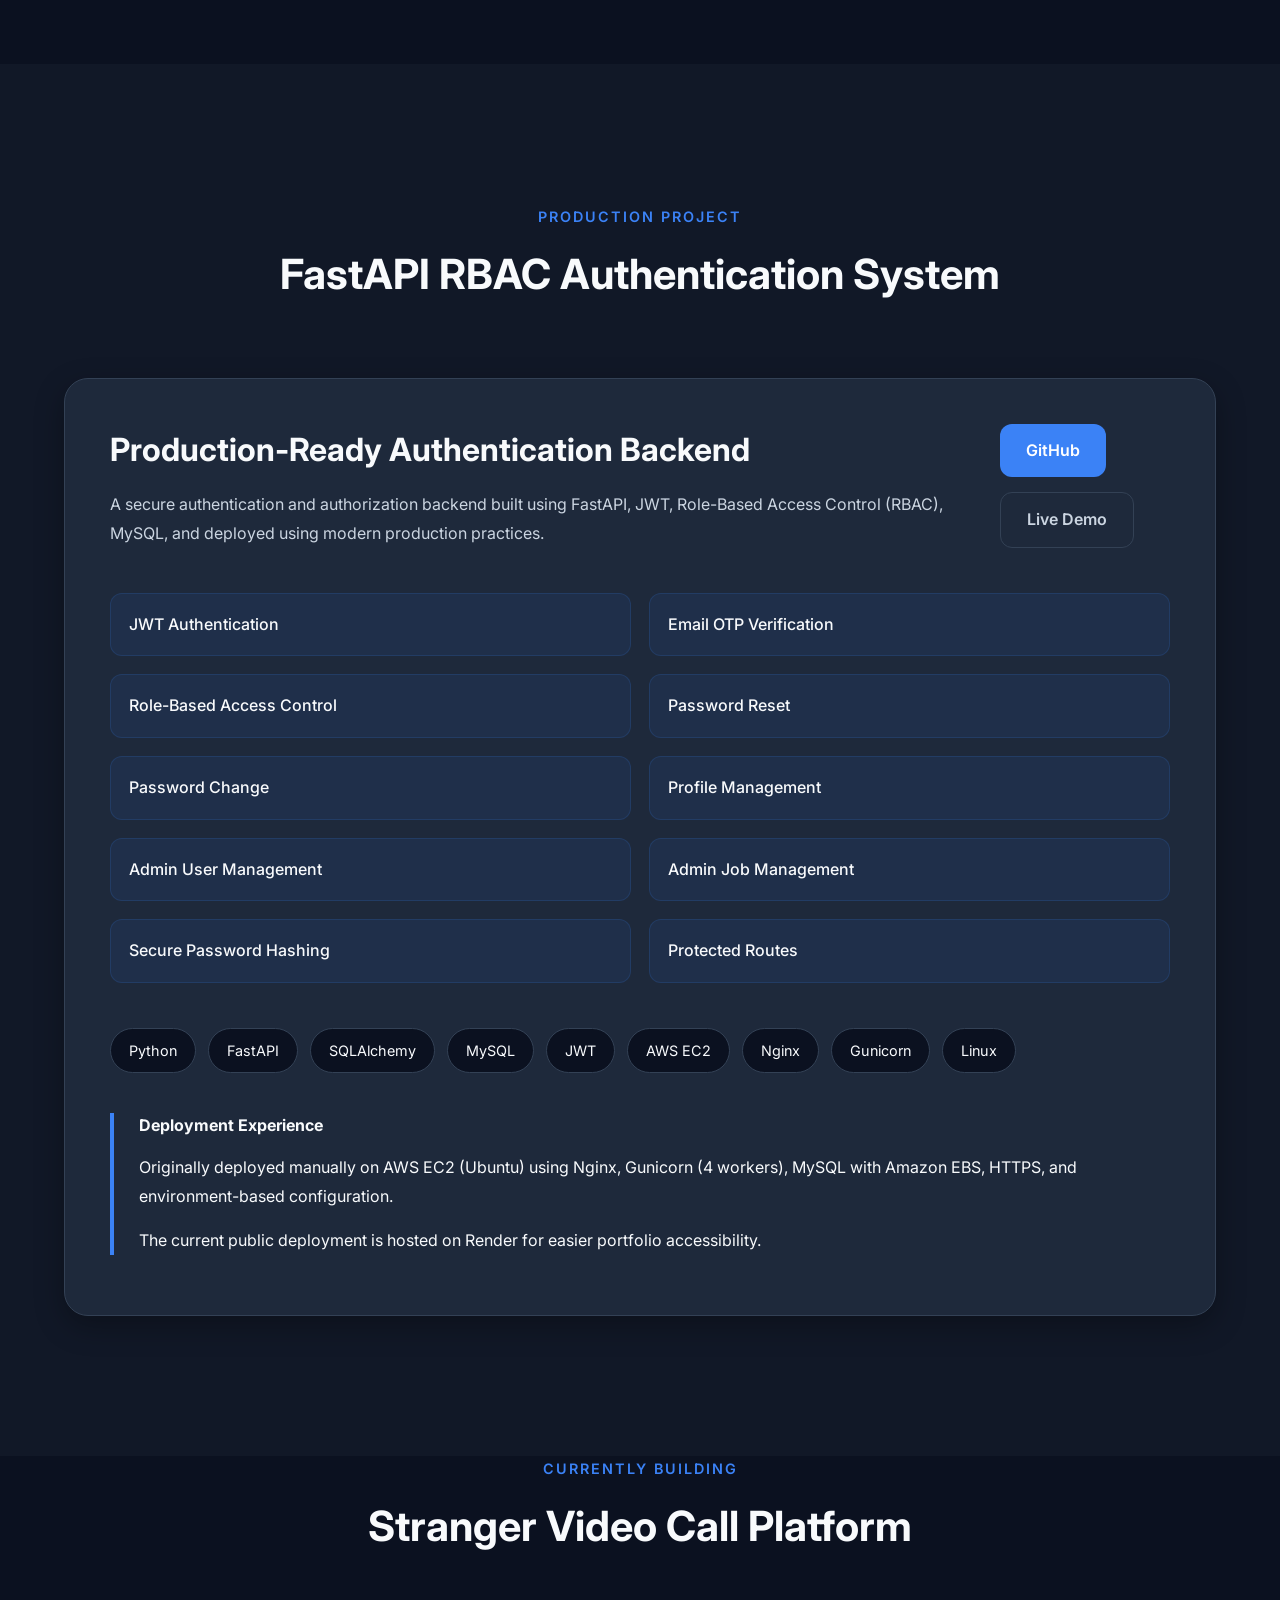
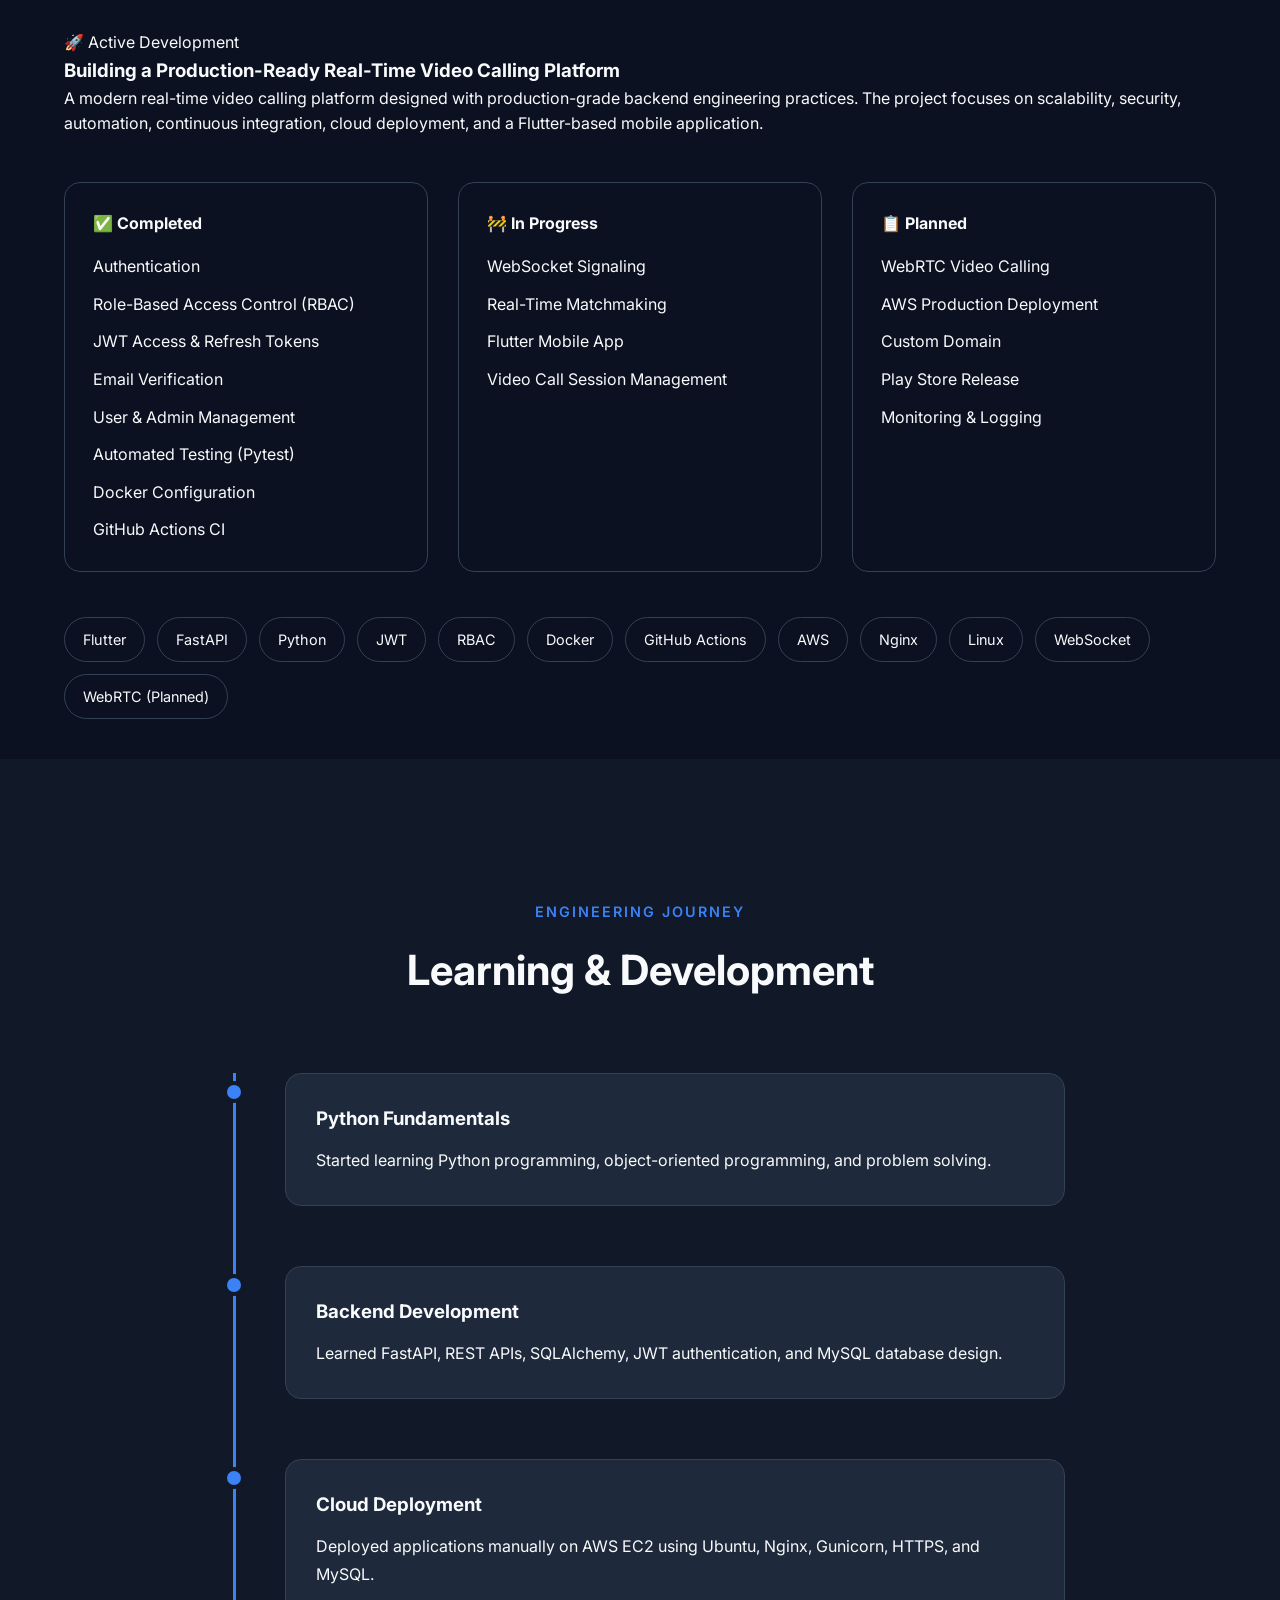
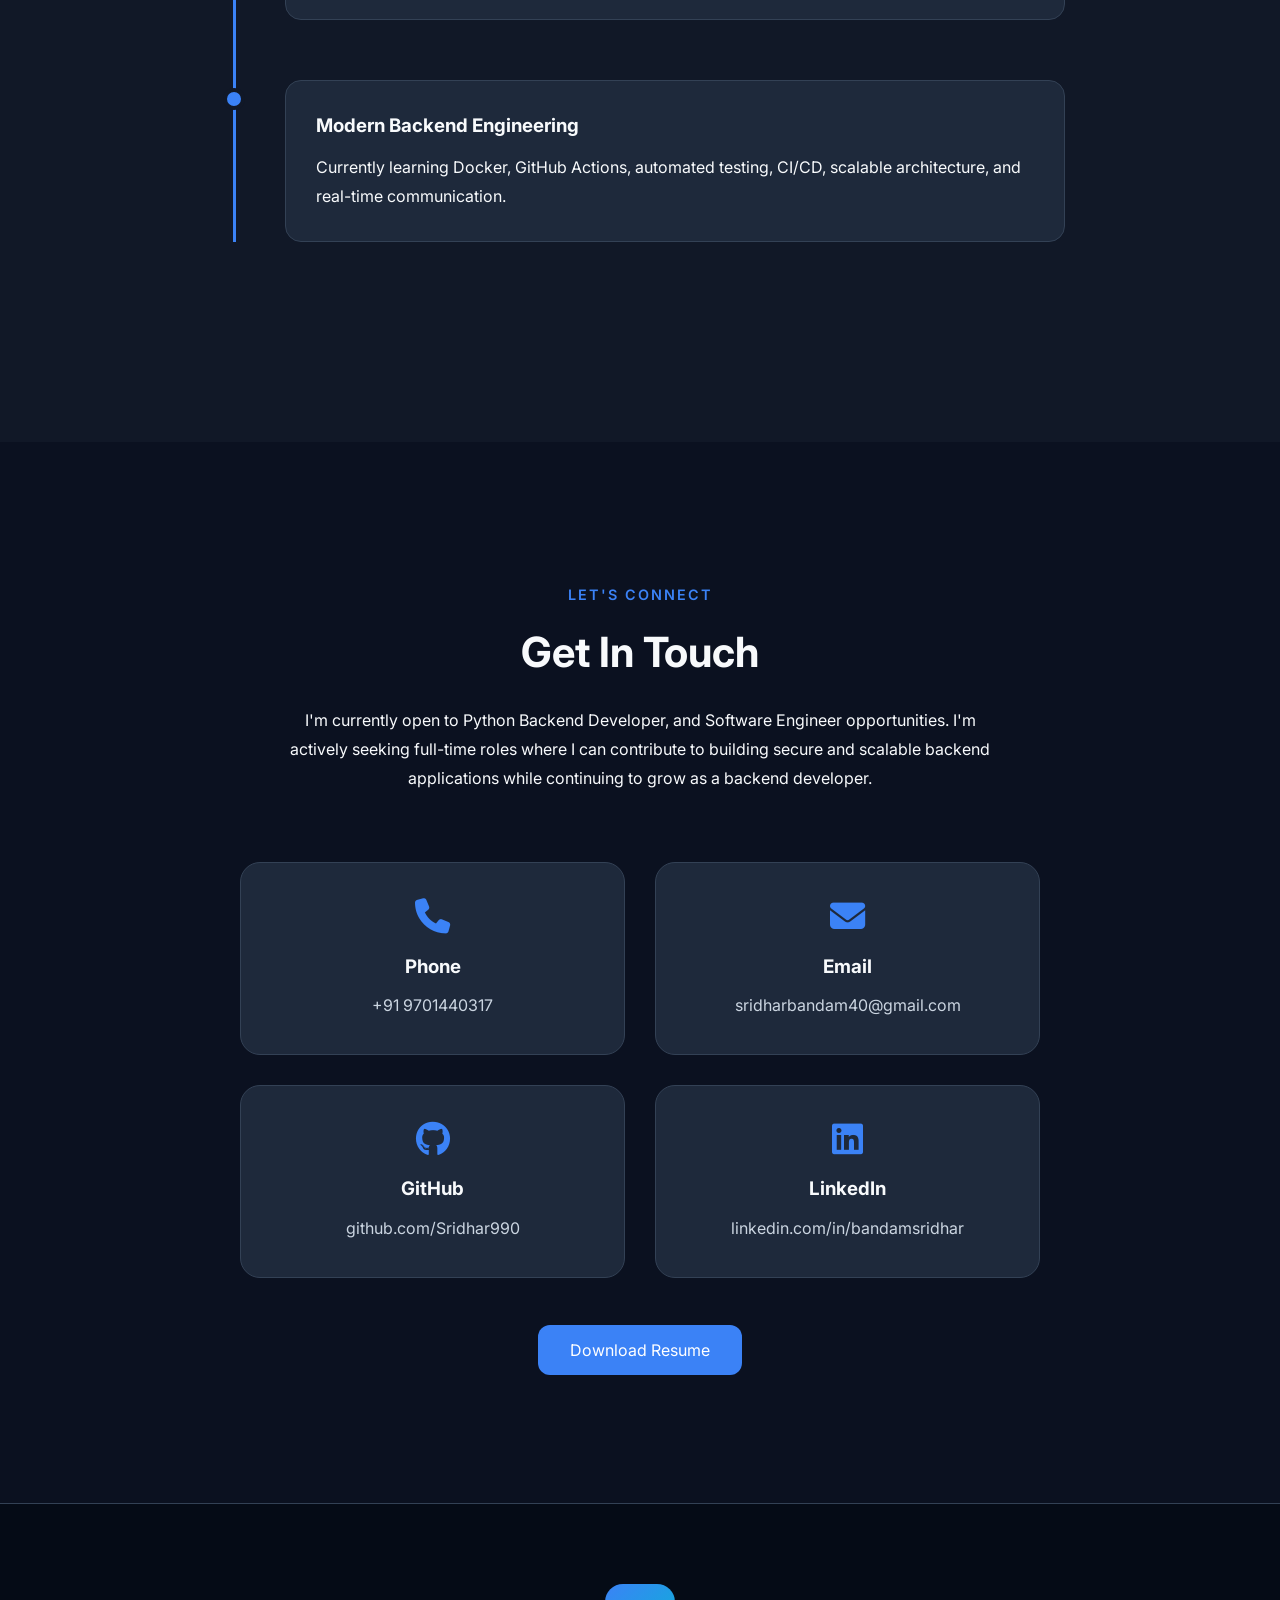
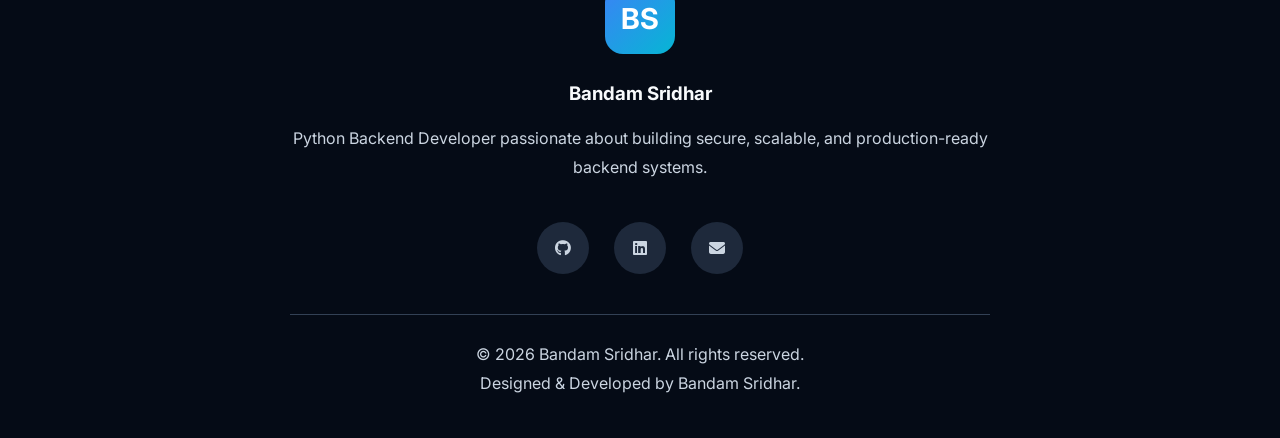
==== commit b4b107b3: "updated portfolio" ====
--- a/index.html
+++ b/index.html
@@ -1,54 +1,99 @@
 <!DOCTYPE html>
 <html lang="en">
-
-<head>
-
-    <!-- ========================= -->
-    <!-- Basic Meta -->
-    <!-- ========================= -->
-
-    <meta charset="UTF-8">
-    <meta name="viewport" content="width=device-width, initial-scale=1.0">
-
-    <title>Bandam Sridhar | Python Backend Engineer</title>
-
-    <meta name="description"
-        content="Bandam Sridhar - Python Backend Engineer specializing in FastAPI, AWS, MySQL, REST APIs and scalable backend systems.">
-
-    <meta name="keywords"
-        content="Python, FastAPI, Backend Developer, AWS, MySQL, REST API, Bandam Sridhar">
-
-    <meta name="author" content="Bandam Sridhar">
-
-    <!-- ========================= -->
-    <!-- Google Fonts -->
-    <!-- ========================= -->
-
-    <link rel="preconnect" href="https://fonts.googleapis.com">
-
-    <link rel="preconnect" href="https://fonts.gstatic.com" crossorigin>
-
-    <link href="https://fonts.googleapis.com/css2?family=Inter:wght@300;400;500;600;700;800&display=swap"
-        rel="stylesheet">
-
-    <!-- ========================= -->
-    <!-- Font Awesome -->
-    <!-- ========================= -->
-
-    <link rel="stylesheet"
-        href="https://cdnjs.cloudflare.com/ajax/libs/font-awesome/6.7.2/css/all.min.css">
-
-    <!-- ========================= -->
-    <!-- CSS -->
-    <!-- ========================= -->
-
-    <link rel="stylesheet" href="css/style.css">
-
-    <link rel="stylesheet" href="css/animations.css">
-
-    <link rel="stylesheet" href="css/responsive.css">
-
-</head>
+    <head>
+
+        <!-- ========================= -->
+        <!-- Basic Meta -->
+        <!-- ========================= -->
+    
+        <meta charset="UTF-8">
+        <meta name="viewport" content="width=device-width, initial-scale=1.0">
+    
+        <title>Bandam Sridhar | Python Backend Developer | FastAPI | AWS</title>
+    
+        <meta name="description"
+            content="Bandam Sridhar is a Python Backend Developer specializing in FastAPI, AWS, MySQL, REST APIs, JWT Authentication, SQLAlchemy, and scalable backend systems. View projects, live demos, and resume.">
+    
+        <meta name="keywords"
+            content="Bandam Sridhar, Python Developer, Python Backend Developer, FastAPI, AWS EC2, MySQL, SQLAlchemy, REST API, JWT Authentication, Backend Developer India, Software Engineer">
+    
+        <meta name="author" content="Bandam Sridhar">
+    
+        <meta name="robots" content="index, follow">
+    
+        <meta name="theme-color" content="#0f172a">
+    
+        <link rel="canonical" href="https://sridharbandam.site/">
+    
+        <!-- ========================= -->
+        <!-- Open Graph (Facebook / LinkedIn / WhatsApp) -->
+        <!-- ========================= -->
+    
+        <meta property="og:type" content="website">
+    
+        <meta property="og:title"
+            content="Bandam Sridhar | Python Backend Developer">
+    
+        <meta property="og:description"
+            content="Portfolio of Bandam Sridhar featuring FastAPI, AWS, MySQL, backend engineering projects, live demos and resume.">
+    
+        <meta property="og:url"
+            content="https://sridharbandam.site">
+    
+        <meta property="og:site_name"
+            content="Bandam Sridhar Portfolio">
+    
+        <!-- Add this after creating an image -->
+        <!--
+        <meta property="og:image"
+            content="https://sridharbandam.site/assets/images/og-image.png">
+        -->
+    
+        <!-- ========================= -->
+        <!-- Twitter -->
+        <!-- ========================= -->
+    
+        <meta name="twitter:card" content="summary_large_image">
+    
+        <meta name="twitter:title"
+            content="Bandam Sridhar | Python Backend Developer">
+    
+        <meta name="twitter:description"
+            content="Portfolio showcasing FastAPI, AWS, MySQL, backend engineering projects and live demos.">
+    
+        <!-- ========================= -->
+        <!-- Favicon -->
+        <!-- ========================= -->
+    
+        <link rel="icon" type="image/png" href="assets/images/favicon.png">
+    
+        <!-- ========================= -->
+        <!-- Google Fonts -->
+        <!-- ========================= -->
+    
+        <link rel="preconnect" href="https://fonts.googleapis.com">
+    
+        <link rel="preconnect" href="https://fonts.gstatic.com" crossorigin>
+    
+        <link href="https://fonts.googleapis.com/css2?family=Inter:wght@300;400;500;600;700;800&display=swap"
+            rel="stylesheet">
+    
+        <!-- ========================= -->
+        <!-- Font Awesome -->
+        <!-- ========================= -->
+    
+        <link rel="stylesheet"
+            href="https://cdnjs.cloudflare.com/ajax/libs/font-awesome/6.7.2/css/all.min.css">
+    
+        <!-- ========================= -->
+        <!-- CSS -->
+        <!-- ========================= -->
+    
+        <link rel="stylesheet" href="css/style.css">
+        <link rel="stylesheet" href="css/animations.css">
+        <link rel="stylesheet" href="css/responsive.css">
+    
+    </head>
 
 <body>
 
@@ -80,7 +125,7 @@
 
             </ul>
 
-            <a href="assets/resume/Bandam_Sridhar_Resume.pdf"
+            <a href="assets/resume/Bandam_Sridhar_Resume1.pdf"
                target="_blank"
                class="resume-btn">
                 Resume
@@ -108,10 +153,10 @@
 
             <h1>Bandam Sridhar</h1>
 
-            <h2>Python Backend Engineer</h2>
+            <h2>Python Backend Developer</h2>
 
             <p class="hero-description">
-                Building secure and scalable backend systems with Python, FastAPI, AWS, MySQL, and modern authentication.
+                Building secure, scalable, and production-ready backend applications using Python, FastAPI, MySQL, AWS, Docker, and modern backend engineering practices.
             </p>
 
             <div class="hero-buttons">
@@ -166,7 +211,7 @@
 
                 <p class="role">
 
-                    Python Backend Engineer
+                    Python Backend Developer
 
                 </p>
 
@@ -194,16 +239,13 @@
 
                 <h3>
 
-                    Building secure backend applications.
+                    Building secure, scalable backend systems.
 
                 </h3>
 
                 <p>
 
-                    I am a Python Backend Engineer passionate about designing
-                    secure, scalable backend systems. I enjoy solving real-world
-                    problems through clean architecture, REST APIs, authentication,
-                    database design, and cloud deployment.
+                    I am a Python Backend Developer passionate about designing secure, scalable, and production-ready backend systems. I enjoy solving real-world problems through clean architecture, REST APIs, authentication, database design, cloud deployment, and modern backend engineering practices.
 
                 </p>
 
@@ -782,9 +824,7 @@
 
             <p class="contact-intro">
 
-                I'm currently open to Python Backend Engineer,
-                Backend Developer and Software Engineer opportunities.
-                Feel free to reach out.
+                I'm currently open to Python Backend Developer, and Software Engineer opportunities. I'm actively seeking full-time roles where I can contribute to building secure and scalable backend applications while continuing to grow as a backend developer.
 
             </p>
 
@@ -837,7 +877,7 @@
 
         <div class="resume-center">
 
-            <a href="assets/resume/Bandam_Sridhar_Resume.pdf"
+            <a href="assets/resume/Bandam_Sridhar_Resume1.pdf"
                download
                class="primary-btn">
 
@@ -873,8 +913,7 @@
 
             <p>
 
-                Python Backend Engineer passionate about building
-                secure, scalable and production-ready backend systems.
+                Python Backend Developer passionate about building secure, scalable, and production-ready backend systems.
 
             </p>
 
